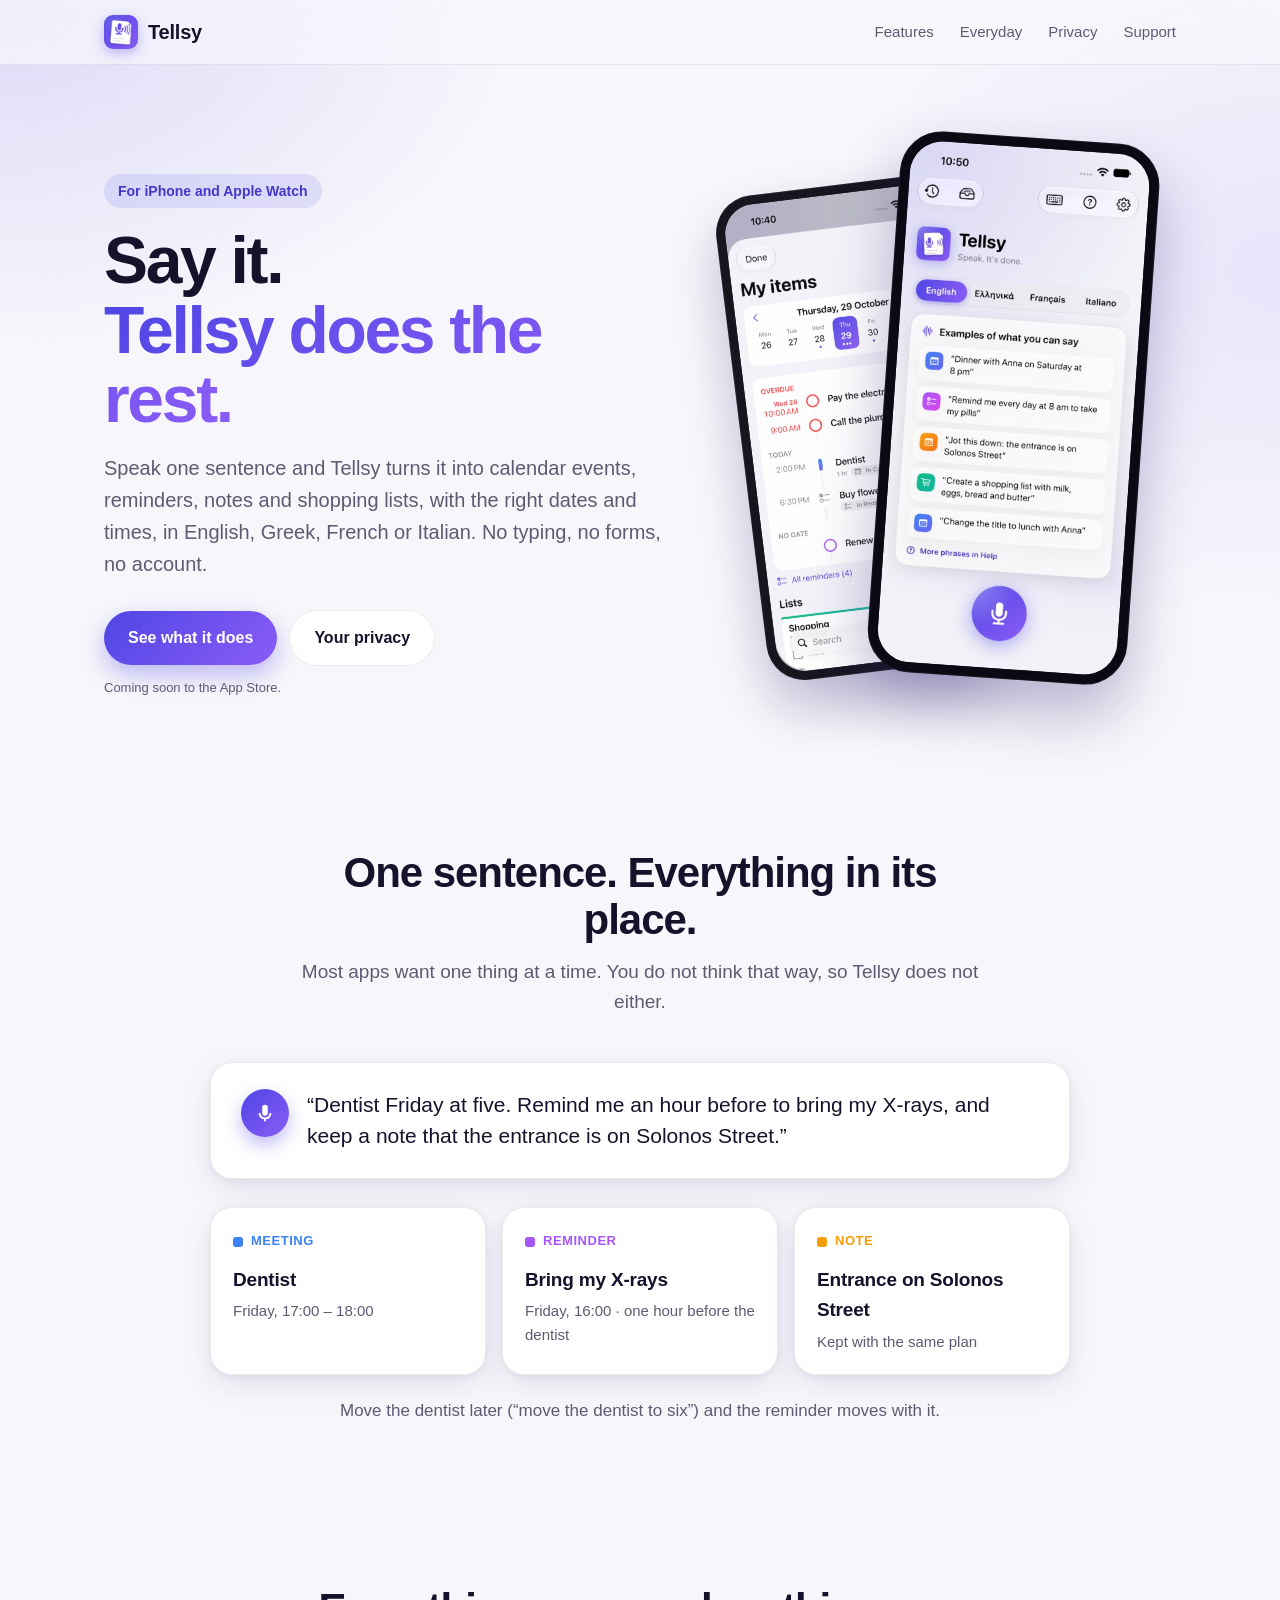
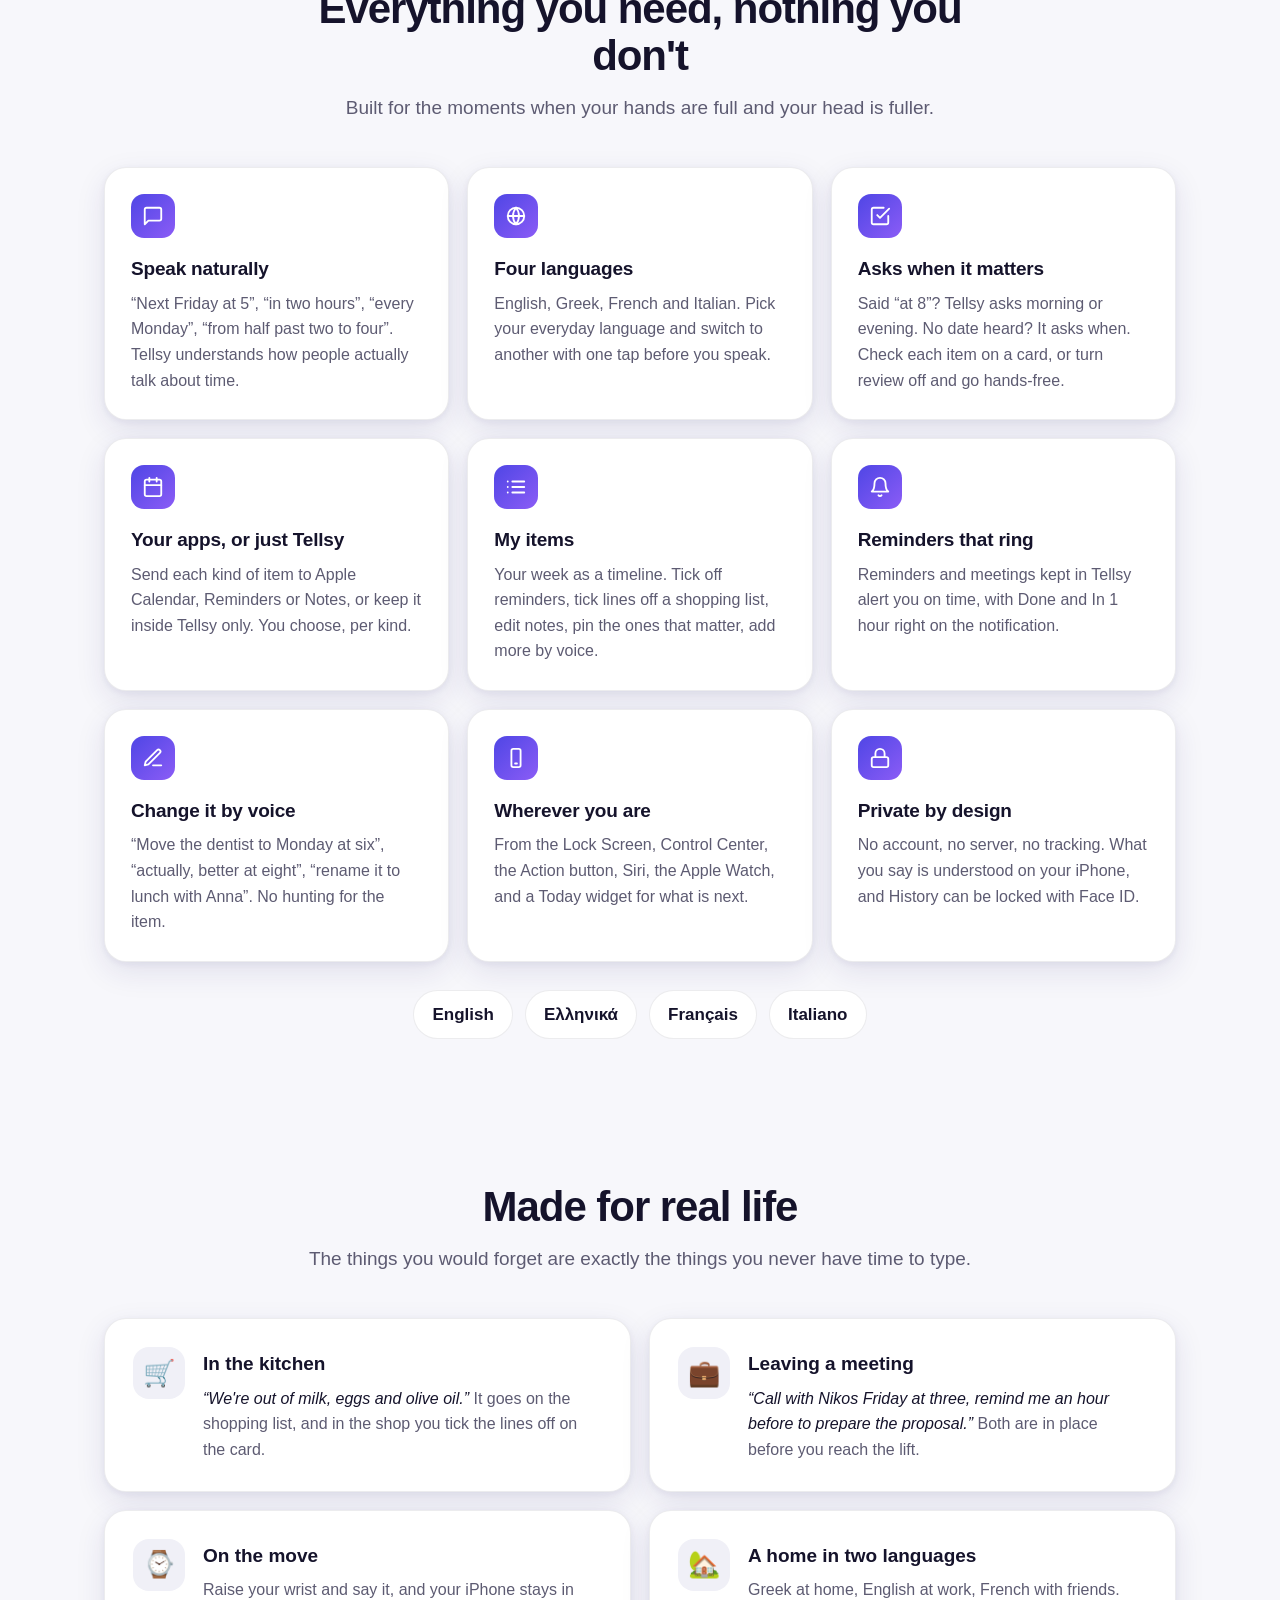
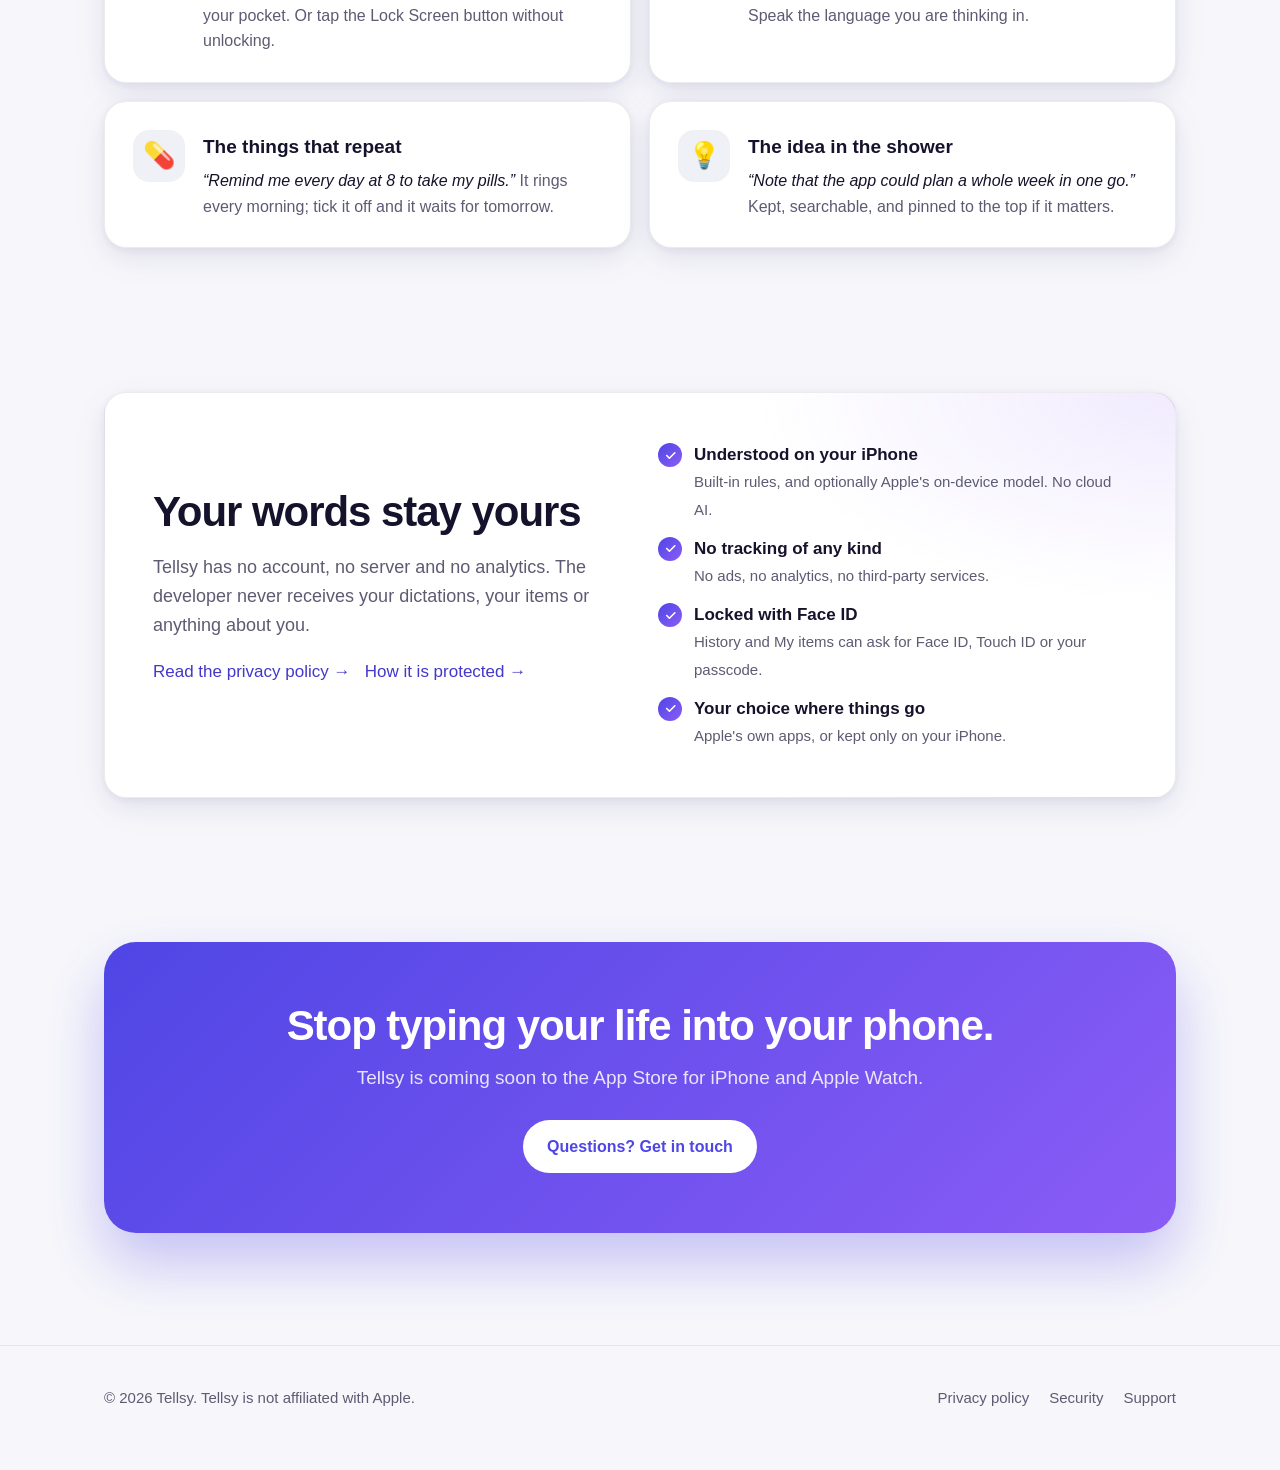
==== index.html @ e6275d34 "Publish the tellsy.app website Co-Authored-By: Claude Fable 5.2 <noreply@anthropic.com>" ====
<!doctype html>
<html lang="en">
<head>
  <meta charset="utf-8">
  <meta name="viewport" content="width=device-width, initial-scale=1">
  <title>Tellsy – Say it. It's done.</title>
  <meta name="description" content="Tellsy turns one spoken sentence into calendar events, reminders, notes and shopping lists on your iPhone. In English, Greek, French and Italian. Private by design: no account, no server, no tracking.">
  <meta name="theme-color" content="#4f46e5">
  <meta property="og:title" content="Tellsy – Say it. It's done.">
  <meta property="og:description" content="One sentence becomes your events, reminders, notes and lists. Private, on your iPhone.">
  <meta property="og:image" content="https://tellsy.app/assets/icon-512.png">
  <link rel="icon" type="image/png" href="/assets/favicon.png">
  <link rel="apple-touch-icon" href="/assets/apple-touch-icon.png">
  <link rel="stylesheet" href="/assets/style.css">
</head>
<body>

<header class="site-header">
  <div class="wrap">
    <a class="brand" href="/"><img src="/assets/apple-touch-icon.png" alt="">Tellsy</a>
    <nav class="nav" aria-label="Main">
      <a href="#features" class="hide-small">Features</a>
      <a href="#everyday" class="hide-small">Everyday</a>
      <a href="/privacy/">Privacy</a>
      <a href="/support/">Support</a>
    </nav>
  </div>
</header>

<main>

  <section class="hero">
    <div class="wrap">
      <div>
        <span class="eyebrow">For iPhone and Apple Watch</span>
        <h1>Say it.<br><span class="gradient-text">Tellsy does the rest.</span></h1>
        <p class="lead">Speak one sentence and Tellsy turns it into calendar events, reminders, notes and shopping lists, with the right dates and times, in English, Greek, French or Italian. No typing, no forms, no account.</p>
        <div class="cta">
          <a class="button" href="#features">See what it does</a>
          <a class="button secondary" href="/privacy/">Your privacy</a>
        </div>
        <span class="soon">Coming soon to the App Store.</span>
      </div>
      <div class="phones" aria-hidden="true">
        <div class="phone back"><img src="/assets/screens/my-items.jpg" alt="" width="640" height="1391" loading="lazy"></div>
        <div class="phone front"><img src="/assets/screens/home.jpg" alt="" width="640" height="1391"></div>
      </div>
    </div>
  </section>

  <section id="how">
    <div class="wrap">
      <div class="section-head">
        <h2>One sentence. Everything in its place.</h2>
        <p>Most apps want one thing at a time. You do not think that way, so Tellsy does not either.</p>
      </div>
      <div class="sentence card">
        <div class="mic"><svg viewBox="0 0 24 24" aria-hidden="true"><path d="M12 15a3 3 0 0 0 3-3V6a3 3 0 1 0-6 0v6a3 3 0 0 0 3 3Zm5-3a5 5 0 0 1-10 0H5a7 7 0 0 0 6 6.9V21h2v-2.1a7 7 0 0 0 6-6.9h-2Z"/></svg></div>
        <div>“Dentist Friday at five. Remind me an hour before to bring my X-rays, and keep a note that the entrance is on Solonos Street.”</div>
      </div>
      <div class="results">
        <div class="result card meeting">
          <span class="tag"><i></i>Meeting</span>
          <h3>Dentist</h3>
          <p>Friday, 17:00 – 18:00</p>
        </div>
        <div class="result card reminder">
          <span class="tag"><i></i>Reminder</span>
          <h3>Bring my X-rays</h3>
          <p>Friday, 16:00 · one hour before the dentist</p>
        </div>
        <div class="result card note">
          <span class="tag"><i></i>Note</span>
          <h3>Entrance on Solonos Street</h3>
          <p>Kept with the same plan</p>
        </div>
      </div>
      <p style="text-align:center;color:var(--muted);margin-top:22px">Move the dentist later (“move the dentist to six”) and the reminder moves with it.</p>
    </div>
  </section>

  <section id="features">
    <div class="wrap">
      <div class="section-head">
        <h2>Everything you need, nothing you don't</h2>
        <p>Built for the moments when your hands are full and your head is fuller.</p>
      </div>
      <div class="features">
        <div class="feature card">
          <div class="icon"><svg viewBox="0 0 24 24"><path d="M21 15a2 2 0 0 1-2 2H7l-4 4V5a2 2 0 0 1 2-2h14a2 2 0 0 1 2 2z"/></svg></div>
          <h3>Speak naturally</h3>
          <p>“Next Friday at 5”, “in two hours”, “every Monday”, “from half past two to four”. Tellsy understands how people actually talk about time.</p>
        </div>
        <div class="feature card">
          <div class="icon"><svg viewBox="0 0 24 24"><circle cx="12" cy="12" r="9"/><path d="M3 12h18M12 3a14 14 0 0 1 0 18M12 3a14 14 0 0 0 0 18"/></svg></div>
          <h3>Four languages</h3>
          <p>English, Greek, French and Italian. Pick your everyday language and switch to another with one tap before you speak.</p>
        </div>
        <div class="feature card">
          <div class="icon"><svg viewBox="0 0 24 24"><path d="M9 11l3 3L22 4"/><path d="M21 12v7a2 2 0 0 1-2 2H5a2 2 0 0 1-2-2V5a2 2 0 0 1 2-2h11"/></svg></div>
          <h3>Asks when it matters</h3>
          <p>Said “at 8”? Tellsy asks morning or evening. No date heard? It asks when. Check each item on a card, or turn review off and go hands-free.</p>
        </div>
        <div class="feature card">
          <div class="icon"><svg viewBox="0 0 24 24"><rect x="3" y="4" width="18" height="18" rx="2"/><path d="M16 2v4M8 2v4M3 10h18"/></svg></div>
          <h3>Your apps, or just Tellsy</h3>
          <p>Send each kind of item to Apple Calendar, Reminders or Notes, or keep it inside Tellsy only. You choose, per kind.</p>
        </div>
        <div class="feature card">
          <div class="icon"><svg viewBox="0 0 24 24"><path d="M8 6h13M8 12h13M8 18h13M3 6h.01M3 12h.01M3 18h.01"/></svg></div>
          <h3>My items</h3>
          <p>Your week as a timeline. Tick off reminders, tick lines off a shopping list, edit notes, pin the ones that matter, add more by voice.</p>
        </div>
        <div class="feature card">
          <div class="icon"><svg viewBox="0 0 24 24"><path d="M18 8a6 6 0 0 0-12 0c0 7-3 9-3 9h18s-3-2-3-9"/><path d="M13.7 21a2 2 0 0 1-3.4 0"/></svg></div>
          <h3>Reminders that ring</h3>
          <p>Reminders and meetings kept in Tellsy alert you on time, with Done and In 1 hour right on the notification.</p>
        </div>
        <div class="feature card">
          <div class="icon"><svg viewBox="0 0 24 24"><path d="M12 20h9"/><path d="M16.5 3.5a2.1 2.1 0 0 1 3 3L7 19l-4 1 1-4z"/></svg></div>
          <h3>Change it by voice</h3>
          <p>“Move the dentist to Monday at six”, “actually, better at eight”, “rename it to lunch with Anna”. No hunting for the item.</p>
        </div>
        <div class="feature card">
          <div class="icon"><svg viewBox="0 0 24 24"><rect x="7" y="2" width="10" height="20" rx="2"/><path d="M11 18h2"/></svg></div>
          <h3>Wherever you are</h3>
          <p>From the Lock Screen, Control Center, the Action button, Siri, the Apple Watch, and a Today widget for what is next.</p>
        </div>
        <div class="feature card">
          <div class="icon"><svg viewBox="0 0 24 24"><rect x="3" y="11" width="18" height="11" rx="2"/><path d="M7 11V7a5 5 0 0 1 10 0v4"/></svg></div>
          <h3>Private by design</h3>
          <p>No account, no server, no tracking. What you say is understood on your iPhone, and History can be locked with Face ID.</p>
        </div>
      </div>
      <div class="languages" aria-label="Languages">
        <span>English</span><span>Ελληνικά</span><span>Français</span><span>Italiano</span>
      </div>
    </div>
  </section>

  <section id="everyday">
    <div class="wrap">
      <div class="section-head">
        <h2>Made for real life</h2>
        <p>The things you would forget are exactly the things you never have time to type.</p>
      </div>
      <div class="moments">
        <div class="moment card">
          <div class="emoji" aria-hidden="true">🛒</div>
          <div>
            <h3>In the kitchen</h3>
            <p><q>We're out of milk, eggs and olive oil.</q> It goes on the shopping list, and in the shop you tick the lines off on the card.</p>
          </div>
        </div>
        <div class="moment card">
          <div class="emoji" aria-hidden="true">💼</div>
          <div>
            <h3>Leaving a meeting</h3>
            <p><q>Call with Nikos Friday at three, remind me an hour before to prepare the proposal.</q> Both are in place before you reach the lift.</p>
          </div>
        </div>
        <div class="moment card">
          <div class="emoji" aria-hidden="true">⌚</div>
          <div>
            <h3>On the move</h3>
            <p>Raise your wrist and say it, and your iPhone stays in your pocket. Or tap the Lock Screen button without unlocking.</p>
          </div>
        </div>
        <div class="moment card">
          <div class="emoji" aria-hidden="true">🏡</div>
          <div>
            <h3>A home in two languages</h3>
            <p>Greek at home, English at work, French with friends. Speak the language you are thinking in.</p>
          </div>
        </div>
        <div class="moment card">
          <div class="emoji" aria-hidden="true">💊</div>
          <div>
            <h3>The things that repeat</h3>
            <p><q>Remind me every day at 8 to take my pills.</q> It rings every morning; tick it off and it waits for tomorrow.</p>
          </div>
        </div>
        <div class="moment card">
          <div class="emoji" aria-hidden="true">💡</div>
          <div>
            <h3>The idea in the shower</h3>
            <p><q>Note that the app could plan a whole week in one go.</q> Kept, searchable, and pinned to the top if it matters.</p>
          </div>
        </div>
      </div>
    </div>
  </section>

  <section id="privacy">
    <div class="wrap">
      <div class="privacy-band card">
        <div>
          <h2>Your words stay yours</h2>
          <p style="color:var(--muted);font-size:18px">Tellsy has no account, no server and no analytics. The developer never receives your dictations, your items or anything about you.</p>
          <p><a href="/privacy/">Read the privacy policy →</a> &nbsp; <a href="/security/">How it is protected →</a></p>
        </div>
        <ul>
          <li><span class="check"><svg viewBox="0 0 24 24"><path d="M5 12l5 5L20 7"/></svg></span><div><b>Understood on your iPhone</b><span>Built-in rules, and optionally Apple's on-device model. No cloud AI.</span></div></li>
          <li><span class="check"><svg viewBox="0 0 24 24"><path d="M5 12l5 5L20 7"/></svg></span><div><b>No tracking of any kind</b><span>No ads, no analytics, no third-party services.</span></div></li>
          <li><span class="check"><svg viewBox="0 0 24 24"><path d="M5 12l5 5L20 7"/></svg></span><div><b>Locked with Face ID</b><span>History and My items can ask for Face ID, Touch ID or your passcode.</span></div></li>
          <li><span class="check"><svg viewBox="0 0 24 24"><path d="M5 12l5 5L20 7"/></svg></span><div><b>Your choice where things go</b><span>Apple's own apps, or kept only on your iPhone.</span></div></li>
        </ul>
      </div>
    </div>
  </section>

  <section>
    <div class="wrap">
      <div class="closing">
        <h2>Stop typing your life into your phone.</h2>
        <p>Tellsy is coming soon to the App Store for iPhone and Apple Watch.</p>
        <a class="button" href="/support/">Questions? Get in touch</a>
      </div>
    </div>
  </section>

</main>

<footer class="site-footer">
  <div class="wrap">
    <span>© 2026 Tellsy. Tellsy is not affiliated with Apple.</span>
    <nav aria-label="Footer">
      <a href="/privacy/">Privacy policy</a>
      <a href="/security/">Security</a>
      <a href="/support/">Support</a>
    </nav>
  </div>
</footer>

</body>
</html>
---- assets/style.css ----
/* Tellsy website. Plain CSS, no external fonts, scripts or trackers. */

:root {
  --indigo: #4f46e5;
  --violet: #8b5cf6;
  --gradient: linear-gradient(135deg, var(--indigo), var(--violet));
  --meeting: #3b82f6;
  --reminder: #a855f7;
  --note: #f59e0b;
  --list: #10b981;

  --bg: #f7f7fb;
  --surface: #ffffff;
  --surface-2: #f0f0f7;
  --text: #15132b;
  --muted: #5d5b72;
  --border: rgba(21, 19, 43, 0.08);
  --accent-text: #4338ca;
  --glow-1: rgba(79, 70, 229, 0.16);
  --glow-2: rgba(139, 92, 246, 0.12);
  --shadow: 0 10px 30px rgba(36, 28, 110, 0.10), 0 2px 6px rgba(36, 28, 110, 0.06);

  --radius: 22px;
  --wrap: 1120px;
  color-scheme: light dark;
}

@media (prefers-color-scheme: dark) {
  :root {
    --bg: #0d0c18;
    --surface: #17152a;
    --surface-2: #201d38;
    --text: #f2f1fb;
    --muted: #a7a5bd;
    --border: rgba(255, 255, 255, 0.08);
    --accent-text: #a5b4fc;
    --glow-1: rgba(79, 70, 229, 0.30);
    --glow-2: rgba(139, 92, 246, 0.20);
    --shadow: 0 10px 30px rgba(0, 0, 0, 0.45);
  }
}

* { box-sizing: border-box; }

html { scroll-behavior: smooth; }

body {
  margin: 0;
  font-family: -apple-system, BlinkMacSystemFont, "SF Pro Text", "Segoe UI", Roboto, "Helvetica Neue", Arial, sans-serif;
  font-size: 17px;
  line-height: 1.6;
  color: var(--text);
  background:
    radial-gradient(900px 600px at 0% 0%, var(--glow-1), transparent 60%),
    radial-gradient(800px 600px at 100% 30%, var(--glow-2), transparent 60%),
    var(--bg);
  background-attachment: fixed;
  -webkit-font-smoothing: antialiased;
}

img { max-width: 100%; height: auto; display: block; }

a { color: var(--accent-text); text-decoration: none; }
a:hover { text-decoration: underline; }

.wrap { max-width: var(--wrap); margin: 0 auto; padding: 0 24px; }

/* ---------- Header ---------- */

.site-header {
  position: sticky;
  top: 0;
  z-index: 10;
  backdrop-filter: saturate(180%) blur(18px);
  -webkit-backdrop-filter: saturate(180%) blur(18px);
  background: color-mix(in srgb, var(--bg) 72%, transparent);
  border-bottom: 1px solid var(--border);
}

.site-header .wrap {
  display: flex;
  align-items: center;
  justify-content: space-between;
  height: 64px;
}

.brand {
  display: flex;
  align-items: center;
  gap: 10px;
  font-weight: 700;
  font-size: 20px;
  letter-spacing: -0.01em;
  color: var(--text);
}
.brand:hover { text-decoration: none; }
.brand img { width: 34px; height: 34px; border-radius: 9px; box-shadow: 0 4px 12px rgba(79, 70, 229, 0.35); }

.nav { display: flex; gap: 26px; align-items: center; }
.nav a { color: var(--muted); font-size: 15px; font-weight: 500; }
.nav a:hover, .nav a[aria-current="page"] { color: var(--text); text-decoration: none; }

@media (max-width: 720px) {
  .nav .hide-small { display: none; }
  .nav { gap: 16px; }
}

/* ---------- Buttons ---------- */

.button {
  display: inline-flex;
  align-items: center;
  gap: 10px;
  padding: 14px 24px;
  border-radius: 999px;
  font-weight: 600;
  font-size: 16px;
  color: #fff;
  background: var(--gradient);
  box-shadow: 0 10px 24px rgba(79, 70, 229, 0.35);
  border: 0;
}
.button:hover { text-decoration: none; filter: brightness(1.06); }

.button.secondary {
  color: var(--text);
  background: var(--surface);
  box-shadow: none;
  border: 1px solid var(--border);
}

.soon {
  display: inline-block;
  font-size: 13px;
  color: var(--muted);
  margin-top: 12px;
}

/* ---------- Hero ---------- */

/* The tilted phones lean outwards; clip them here so they never widen the page. */
.hero { padding: 72px 0 40px; overflow: hidden; }

.hero .wrap {
  display: grid;
  grid-template-columns: 1.1fr 0.9fr;
  gap: 48px;
  align-items: center;
}

.eyebrow {
  display: inline-flex;
  align-items: center;
  gap: 8px;
  padding: 6px 14px;
  border-radius: 999px;
  font-size: 14px;
  font-weight: 600;
  color: var(--accent-text);
  background: color-mix(in srgb, var(--indigo) 12%, transparent);
}

h1 {
  font-size: clamp(40px, 6vw, 66px);
  line-height: 1.05;
  letter-spacing: -0.035em;
  margin: 18px 0 18px;
}

.gradient-text {
  background: var(--gradient);
  -webkit-background-clip: text;
  background-clip: text;
  color: transparent;
}

.lead { font-size: 20px; color: var(--muted); max-width: 34em; margin: 0 0 30px; }

.cta { display: flex; flex-wrap: wrap; gap: 12px; align-items: center; }

.phones { position: relative; display: flex; justify-content: center; min-height: 600px; }

.phone {
  width: 260px;
  border-radius: 42px;
  padding: 10px;
  background: #0b0a14;
  box-shadow: 0 30px 60px rgba(36, 28, 110, 0.30), 0 0 0 1px rgba(255, 255, 255, 0.06) inset;
}
.phone img { border-radius: 33px; }
.phone.back { position: absolute; transform: translateX(-34%) rotate(-7deg) scale(0.9); opacity: 0.95; top: 20px; }
.phone.front { position: absolute; transform: translateX(26%) rotate(4deg); top: 0; }

@media (max-width: 900px) {
  .hero .wrap { grid-template-columns: 1fr; }
  .phones { min-height: 500px; }
}

@media (max-width: 520px) {
  .hero { padding-top: 44px; }
  .phones { min-height: 420px; }
  .phone { width: 190px; border-radius: 32px; padding: 7px; }
  .phone img { border-radius: 26px; }
  .phone.back { transform: translateX(-30%) rotate(-7deg) scale(0.9); }
  .phone.front { transform: translateX(24%) rotate(4deg); }
}

/* ---------- Sections ---------- */

section { padding: 72px 0; }

.section-head { max-width: 680px; margin: 0 auto 44px; text-align: center; }

h2 {
  font-size: clamp(30px, 4vw, 42px);
  line-height: 1.12;
  letter-spacing: -0.025em;
  margin: 0 0 14px;
}

.section-head p { color: var(--muted); font-size: 19px; margin: 0; }

.card {
  background: var(--surface);
  border: 1px solid var(--border);
  border-radius: var(--radius);
  box-shadow: var(--shadow);
}

/* One sentence, several items */

.sentence {
  max-width: 860px;
  margin: 0 auto 28px;
  padding: 26px 30px;
  font-size: 21px;
  line-height: 1.5;
  display: flex;
  gap: 18px;
  align-items: flex-start;
}

.mic {
  flex: none;
  width: 48px;
  height: 48px;
  border-radius: 50%;
  background: var(--gradient);
  display: grid;
  place-items: center;
  box-shadow: 0 8px 18px rgba(79, 70, 229, 0.35);
}
.mic svg { width: 22px; height: 22px; fill: #fff; }

.results {
  max-width: 860px;
  margin: 0 auto;
  display: grid;
  grid-template-columns: repeat(3, 1fr);
  gap: 16px;
}

.result { padding: 20px 22px; }
.result .tag {
  display: inline-flex;
  align-items: center;
  gap: 8px;
  font-size: 13px;
  font-weight: 700;
  text-transform: uppercase;
  letter-spacing: 0.04em;
}
.result .tag i { width: 10px; height: 10px; border-radius: 3px; display: inline-block; }
.result h3 { margin: 10px 0 4px; font-size: 19px; letter-spacing: -0.01em; }
.result p { margin: 0; color: var(--muted); font-size: 15px; }

.meeting .tag { color: var(--meeting); } .meeting .tag i { background: var(--meeting); }
.reminder .tag { color: var(--reminder); } .reminder .tag i { background: var(--reminder); }
.note .tag { color: var(--note); } .note .tag i { background: var(--note); }
.list .tag { color: var(--list); } .list .tag i { background: var(--list); }

@media (max-width: 760px) {
  .results { grid-template-columns: 1fr; }
  .sentence { font-size: 18px; padding: 20px; }
}

/* Feature grid */

.features {
  display: grid;
  grid-template-columns: repeat(3, 1fr);
  gap: 18px;
}

.feature { padding: 26px; }
.feature .icon {
  width: 44px;
  height: 44px;
  border-radius: 13px;
  display: grid;
  place-items: center;
  margin-bottom: 16px;
  color: #fff;
  background: var(--gradient);
}
.feature .icon svg { width: 22px; height: 22px; stroke: currentColor; fill: none; stroke-width: 2; stroke-linecap: round; stroke-linejoin: round; }
.feature h3 { margin: 0 0 6px; font-size: 19px; letter-spacing: -0.01em; }
.feature p { margin: 0; color: var(--muted); font-size: 16px; }

@media (max-width: 900px) { .features { grid-template-columns: 1fr 1fr; } }
@media (max-width: 600px) { .features { grid-template-columns: 1fr; } }

/* Everyday life */

.moments {
  display: grid;
  grid-template-columns: repeat(2, 1fr);
  gap: 18px;
}
.moment { padding: 28px; display: flex; gap: 18px; }
.moment .emoji {
  flex: none;
  width: 52px;
  height: 52px;
  border-radius: 16px;
  display: grid;
  place-items: center;
  font-size: 26px;
  background: var(--surface-2);
}
.moment h3 { margin: 2px 0 6px; font-size: 19px; }
.moment p { margin: 0; color: var(--muted); font-size: 16px; }
.moment q { color: var(--text); font-style: italic; }

@media (max-width: 760px) { .moments { grid-template-columns: 1fr; } }

/* Privacy band */

.privacy-band {
  padding: 48px;
  display: grid;
  grid-template-columns: 1fr 1fr;
  gap: 36px;
  align-items: center;
  background:
    radial-gradient(600px 300px at 100% 0%, var(--glow-2), transparent 70%),
    var(--surface);
}
.privacy-band ul { list-style: none; padding: 0; margin: 0; display: grid; gap: 12px; }
.privacy-band li { display: flex; gap: 12px; align-items: flex-start; }
.privacy-band li b { display: block; }
.privacy-band li span { color: var(--muted); font-size: 15px; }
.check {
  flex: none;
  width: 24px;
  height: 24px;
  border-radius: 50%;
  background: var(--gradient);
  display: grid;
  place-items: center;
  margin-top: 2px;
}
.check svg { width: 13px; height: 13px; stroke: #fff; fill: none; stroke-width: 3; stroke-linecap: round; stroke-linejoin: round; }

@media (max-width: 860px) { .privacy-band { grid-template-columns: 1fr; padding: 30px; } }

/* Languages strip */

.languages { display: flex; flex-wrap: wrap; justify-content: center; gap: 12px; margin-top: 28px; }
.languages span {
  padding: 10px 18px;
  border-radius: 999px;
  background: var(--surface);
  border: 1px solid var(--border);
  font-weight: 600;
}

/* Closing call to action */

.closing {
  text-align: center;
  padding: 60px 30px;
  color: #fff;
  background: var(--gradient);
  border-radius: 32px;
  box-shadow: 0 30px 60px rgba(79, 70, 229, 0.30);
}
.closing h2 { color: #fff; }
.closing p { color: rgba(255, 255, 255, 0.85); font-size: 19px; margin: 0 0 26px; }
.closing .button { background: #fff; color: var(--indigo); box-shadow: none; }

/* ---------- Document pages (privacy, security, support) ---------- */

.doc { padding: 56px 0 72px; }
.doc .wrap { max-width: 780px; }
.doc header { margin-bottom: 36px; }
.doc h1 { font-size: clamp(36px, 5vw, 52px); margin: 14px 0 10px; }
.doc .meta { color: var(--muted); font-size: 15px; }
.doc h2 { font-size: 26px; margin: 44px 0 12px; }
.doc h3 { font-size: 19px; margin: 26px 0 8px; }
.doc p, .doc li { color: var(--text); }
.doc ul { padding-left: 1.2em; }
.doc li { margin: 6px 0; }
.doc .summary { padding: 24px 28px; margin-bottom: 8px; }
.doc .summary p:first-child { margin-top: 0; }
.doc .summary p:last-child { margin-bottom: 0; }
.doc .note-box {
  padding: 16px 20px;
  border-radius: 14px;
  background: color-mix(in srgb, var(--indigo) 9%, transparent);
  border: 1px solid color-mix(in srgb, var(--indigo) 22%, transparent);
  font-size: 16px;
}
.doc table { width: 100%; border-collapse: collapse; font-size: 16px; margin: 12px 0; }
.doc th, .doc td { text-align: left; padding: 10px 12px; border-bottom: 1px solid var(--border); vertical-align: top; }
.doc th { color: var(--muted); font-weight: 600; font-size: 14px; text-transform: uppercase; letter-spacing: 0.04em; }

/* On a phone each row of a table becomes a small card: three columns do not fit. */
@media (max-width: 600px) {
  .doc table, .doc tbody, .doc tr, .doc td { display: block; width: 100%; }
  .doc tr:first-child { display: none; }
  .doc tr { padding: 14px 0; border-bottom: 1px solid var(--border); }
  .doc td { border: 0; padding: 2px 0; }
  .doc td:first-child { font-weight: 700; }
  .doc td:nth-child(2) { color: var(--muted); font-size: 15px; }
}

.faq details { padding: 18px 22px; margin: 12px 0; }
.faq summary { cursor: pointer; font-weight: 600; font-size: 18px; }
.faq details p { margin: 12px 0 0; color: var(--muted); }

/* ---------- Footer ---------- */

.site-footer { padding: 40px 0 60px; color: var(--muted); font-size: 15px; border-top: 1px solid var(--border); margin-top: 40px; }
.site-footer .wrap { display: flex; flex-wrap: wrap; gap: 18px; justify-content: space-between; align-items: center; }
.site-footer nav { display: flex; flex-wrap: wrap; gap: 20px; }
.site-footer a { color: var(--muted); }
.site-footer a:hover { color: var(--text); }
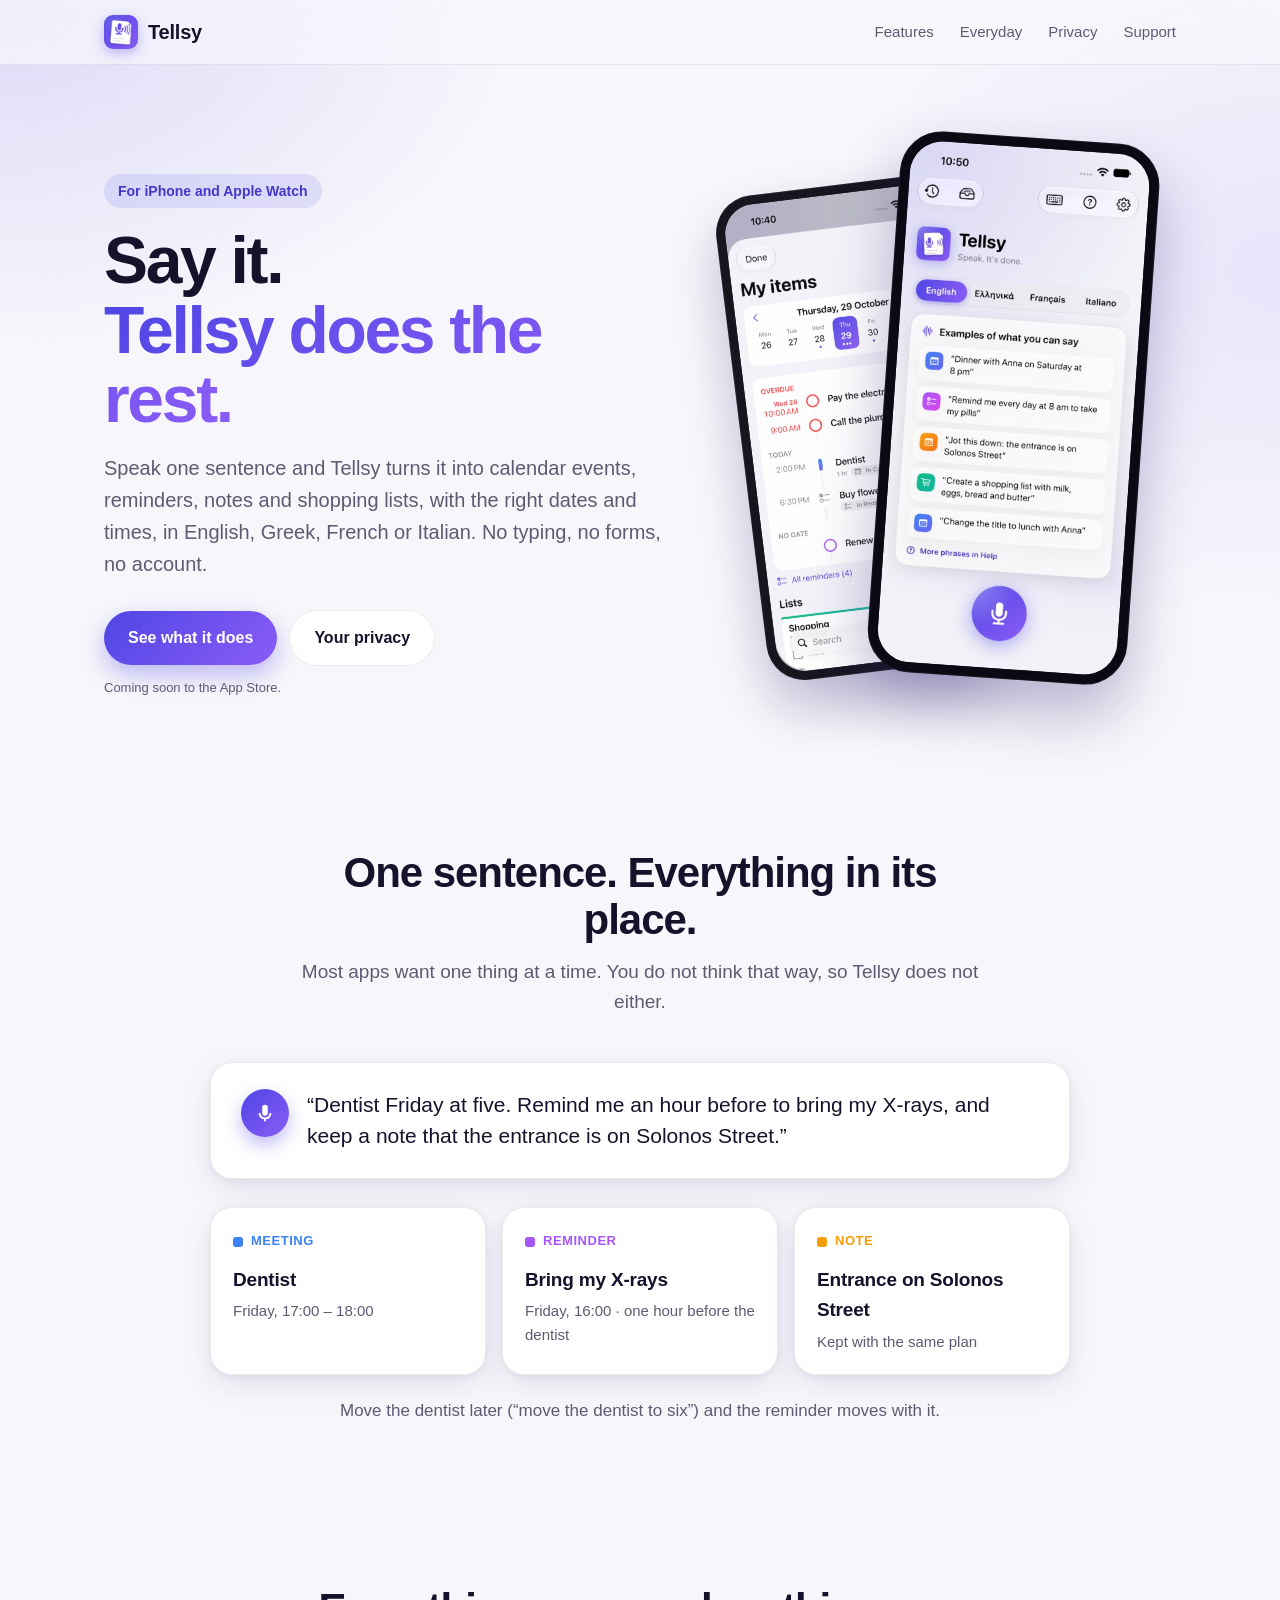
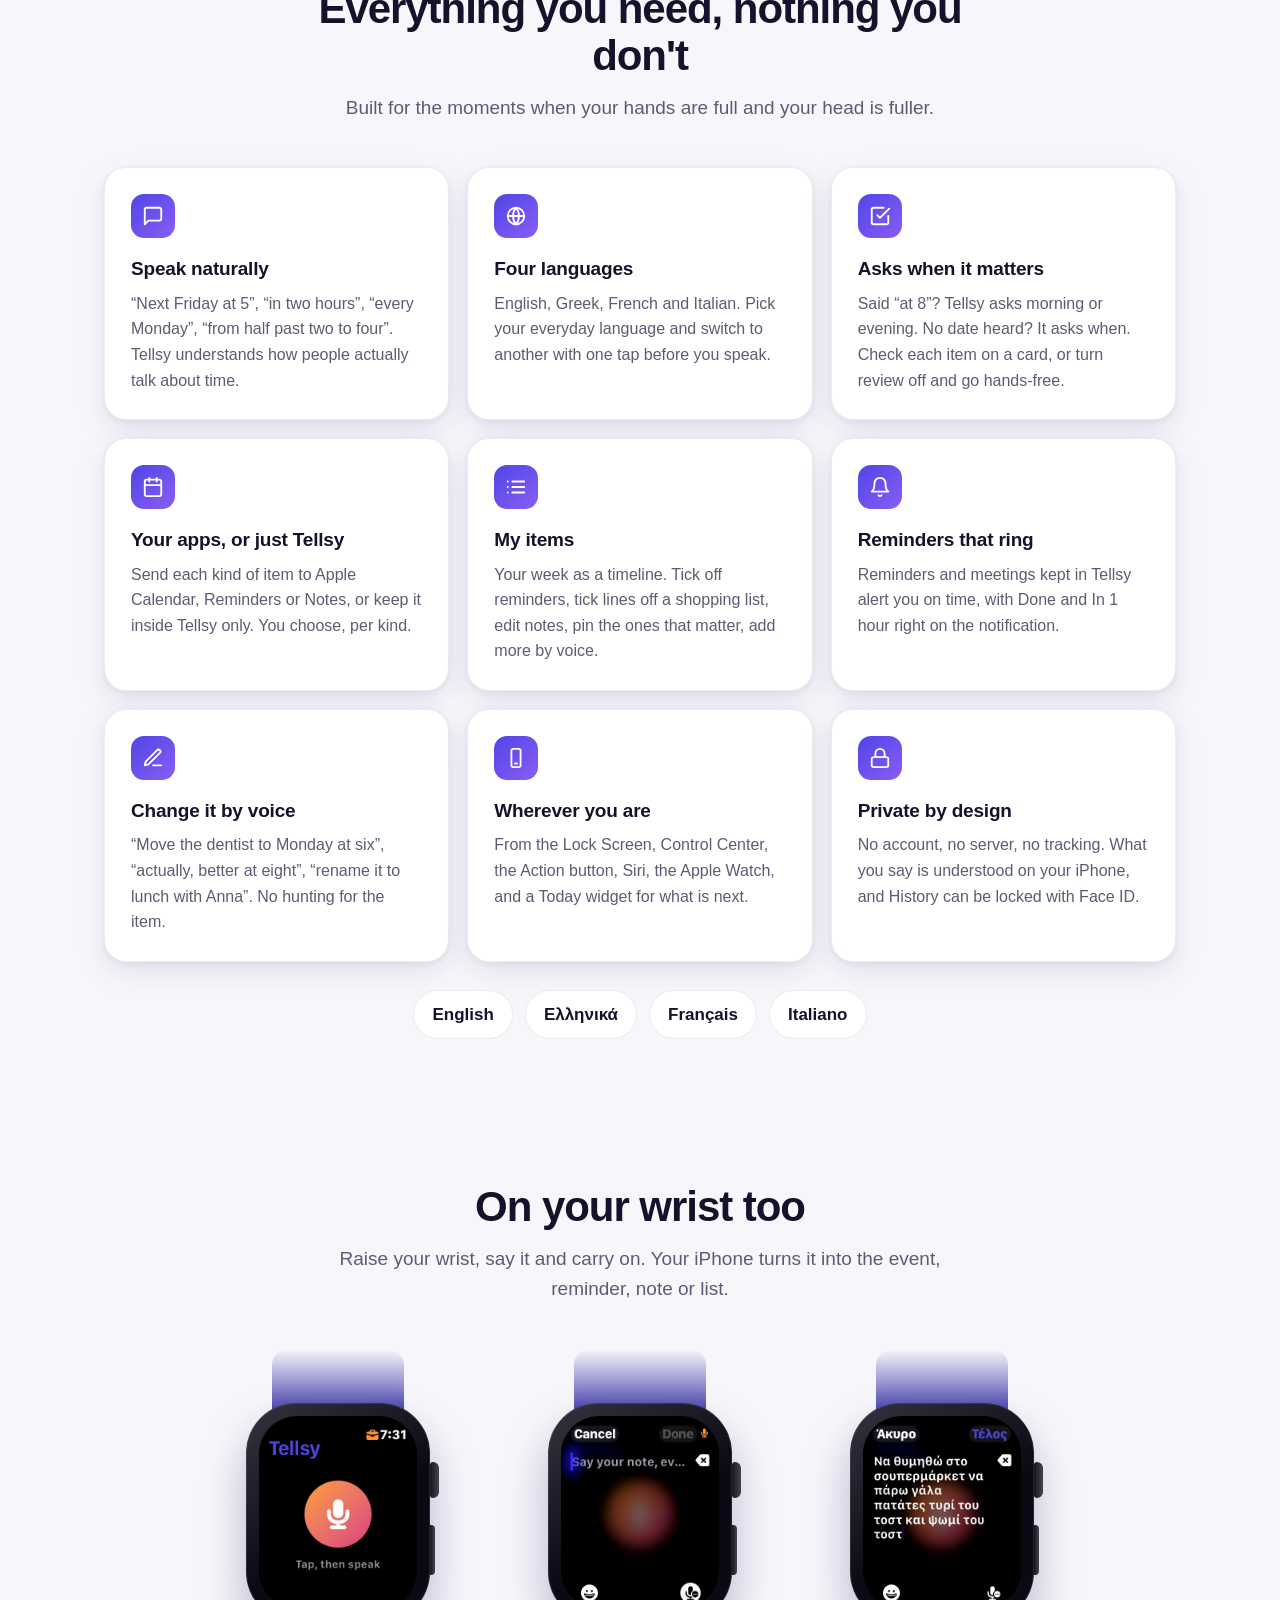
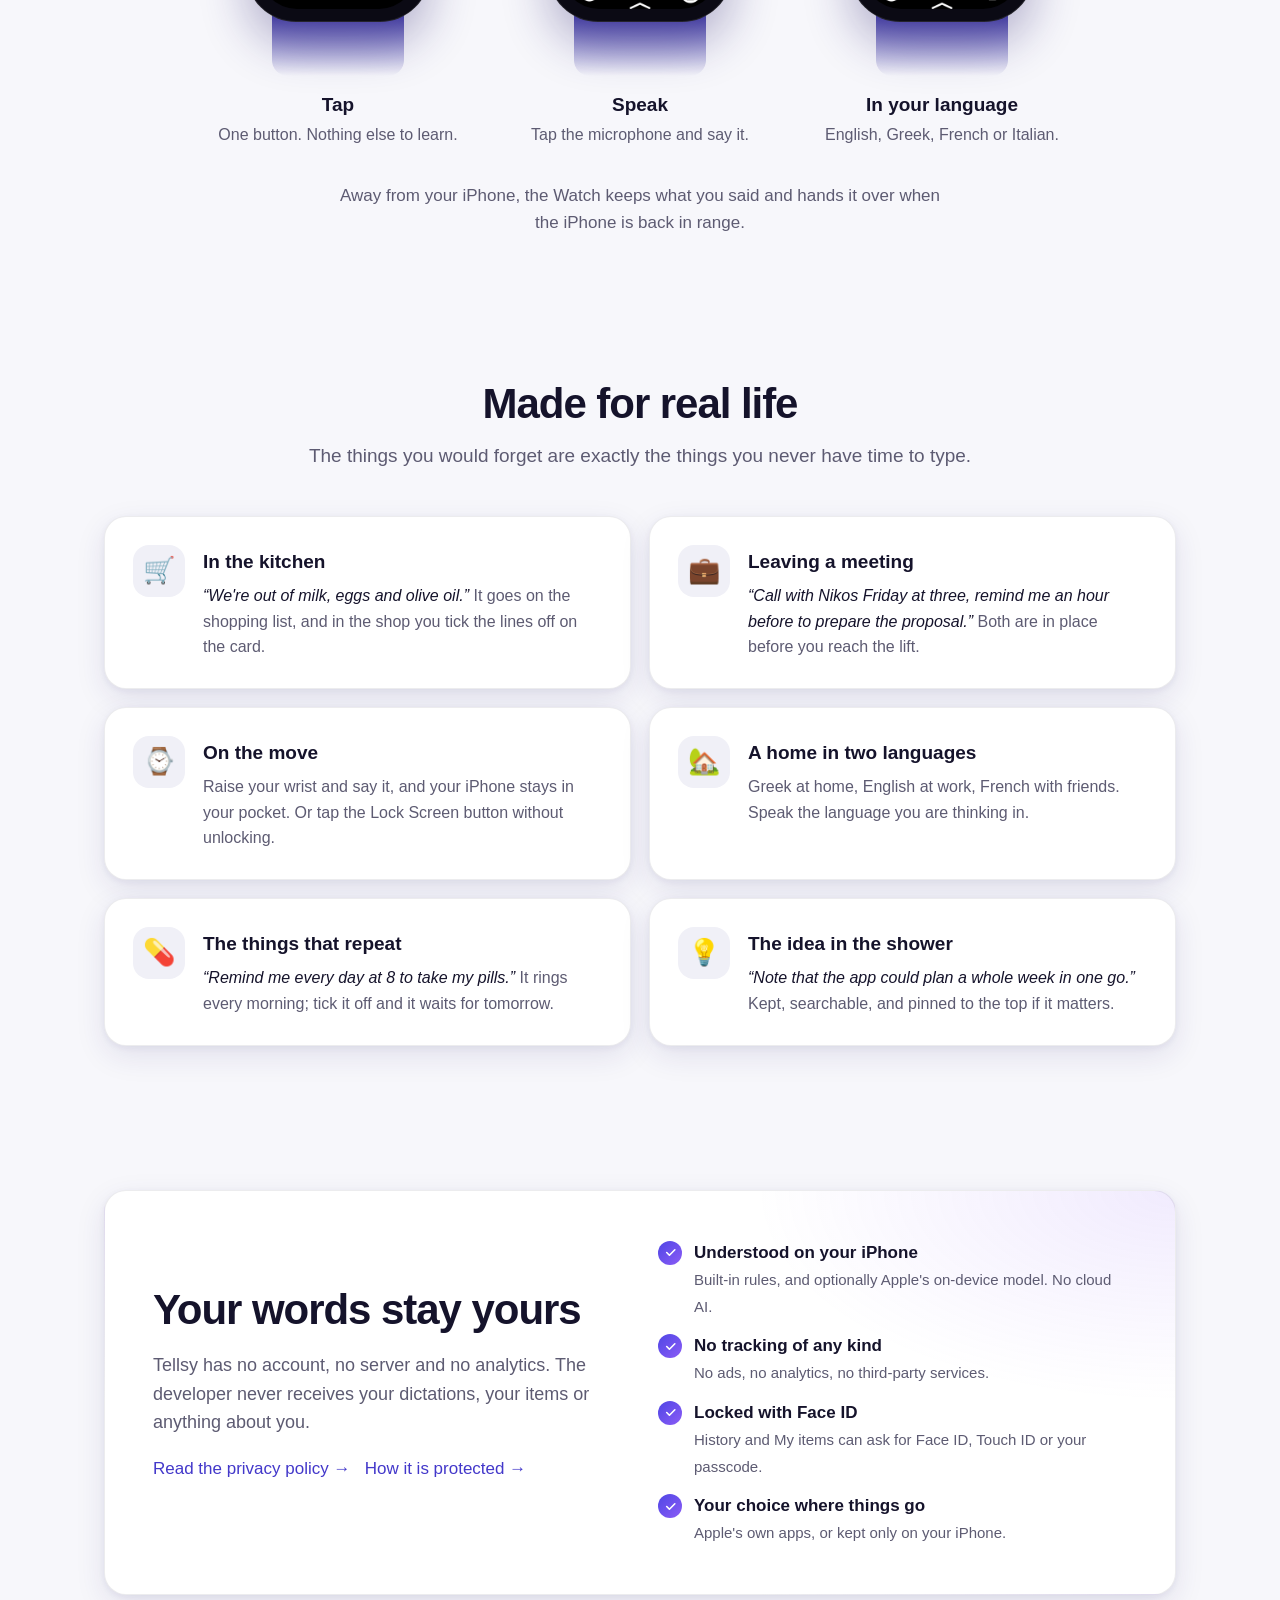
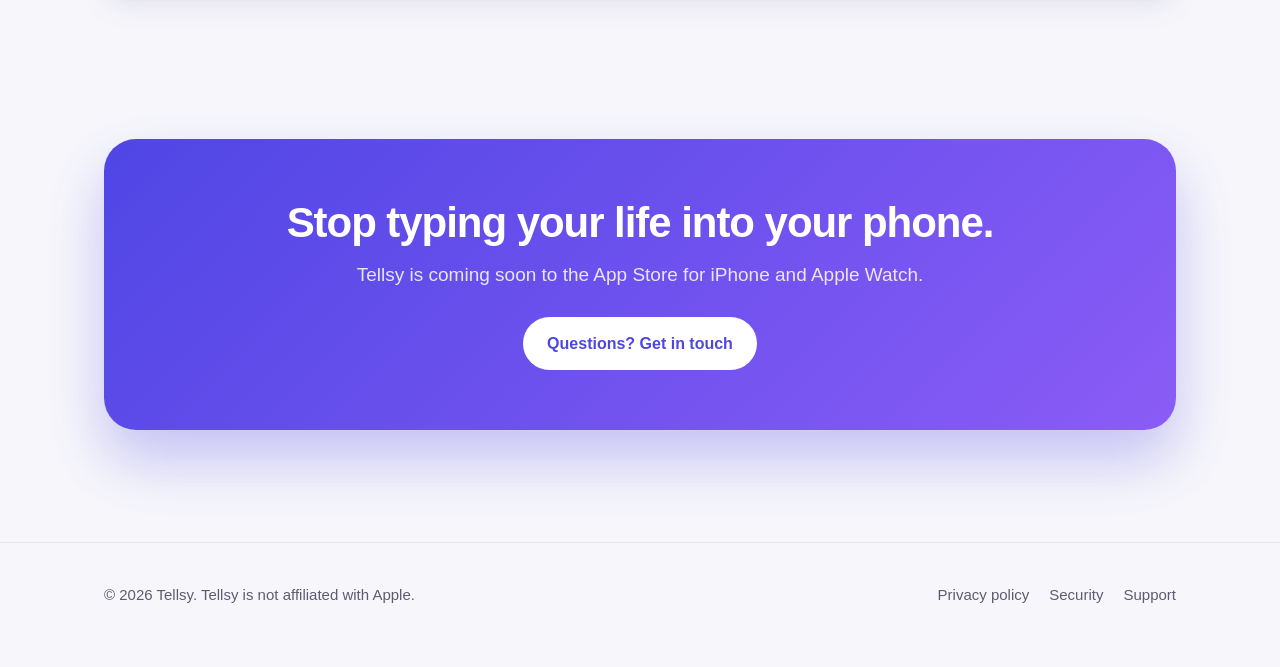
==== commit 9ab74134: "Show Tellsy on Apple Watch on the home page" ====
--- a/index.html
+++ b/index.html
@@ -4,8 +4,10 @@
   <meta charset="utf-8">
   <meta name="viewport" content="width=device-width, initial-scale=1">
   <title>Tellsy – Say it. It's done.</title>
+  <link rel="canonical" href="https://tellsy.app/">
   <meta name="description" content="Tellsy turns one spoken sentence into calendar events, reminders, notes and shopping lists on your iPhone. In English, Greek, French and Italian. Private by design: no account, no server, no tracking.">
   <meta name="theme-color" content="#4f46e5">
+  <meta name="google-site-verification" content="_fXacWFFZCDyI2z_xOs1dXFgGIV4Jx7lQmusDZpRhsM" />
   <meta property="og:title" content="Tellsy – Say it. It's done.">
   <meta property="og:description" content="One sentence becomes your events, reminders, notes and lists. Private, on your iPhone.">
   <meta property="og:image" content="https://tellsy.app/assets/icon-512.png">
@@ -138,6 +140,30 @@
     </div>
   </section>
 
+  <section id="watch">
+    <div class="wrap">
+      <div class="section-head">
+        <h2>On your wrist too</h2>
+        <p>Raise your wrist, say it and carry on. Your iPhone turns it into the event, reminder, note or list.</p>
+      </div>
+      <div class="watches">
+        <figure class="watch-item">
+          <div class="watch-strap"><div class="watch"><img src="/assets/screens/watch-home.jpg" alt="Tellsy on Apple Watch: one microphone button" width="396" height="484" loading="lazy"></div></div>
+          <figcaption><b>Tap</b>One button. Nothing else to learn.</figcaption>
+        </figure>
+        <figure class="watch-item">
+          <div class="watch-strap"><div class="watch"><img src="/assets/screens/watch-speak.jpg" alt="The Apple Watch dictation screen, ready to listen" width="396" height="484" loading="lazy"></div></div>
+          <figcaption><b>Speak</b>Tap the microphone and say it.</figcaption>
+        </figure>
+        <figure class="watch-item">
+          <div class="watch-strap"><div class="watch"><img src="/assets/screens/watch-greek.jpg" alt="A shopping reminder dictated in Greek on Apple Watch" width="396" height="484" loading="lazy"></div></div>
+          <figcaption><b>In your language</b>English, Greek, French or Italian.</figcaption>
+        </figure>
+      </div>
+      <p class="watch-note">Away from your iPhone, the Watch keeps what you said and hands it over when the iPhone is back in range.</p>
+    </div>
+  </section>
+
   <section id="everyday">
     <div class="wrap">
       <div class="section-head">
--- a/assets/style.css
+++ b/assets/style.css
@@ -309,6 +309,38 @@
 
 @media (max-width: 900px) { .features { grid-template-columns: 1fr 1fr; } }
 @media (max-width: 600px) { .features { grid-template-columns: 1fr; } }
+
+/* Apple Watch */
+
+.watches { display: flex; flex-wrap: wrap; justify-content: center; gap: 28px 12px; }
+.watch-item { margin: 0; width: 290px; text-align: center; }
+.watch-strap { position: relative; width: 184px; margin: 0 auto; padding: 54px 0; }
+.watch-strap::before,
+.watch-strap::after {
+  content: "";
+  position: absolute;
+  left: 26px;
+  right: 26px;
+  height: 66px;
+}
+.watch-strap::before { top: 0; border-radius: 16px 16px 0 0; background: linear-gradient(to top, #3d37a8, rgba(61, 55, 168, 0)); }
+.watch-strap::after { bottom: 0; border-radius: 0 0 16px 16px; background: linear-gradient(to bottom, #3d37a8, rgba(61, 55, 168, 0)); }
+.watch {
+  position: relative;
+  z-index: 1;
+  padding: 13px;
+  border-radius: 50px;
+  background: linear-gradient(145deg, #34333f, #0b0a14 55%);
+  box-shadow: 0 24px 46px rgba(36, 28, 110, 0.30), 0 0 0 1px rgba(255, 255, 255, 0.10) inset;
+}
+.watch::before,
+.watch::after { content: ""; position: absolute; background: linear-gradient(90deg, #17161f, #44434f); }
+.watch::before { right: -9px; top: 27%; width: 9px; height: 36px; border-radius: 3px 6px 6px 3px; }
+.watch::after { right: -5px; top: 56%; width: 5px; height: 50px; border-radius: 0 4px 4px 0; }
+.watch img { border-radius: 38px; background: #000; }
+.watch-item figcaption { margin-top: 14px; color: var(--muted); font-size: 16px; }
+.watch-item figcaption b { display: block; color: var(--text); font-size: 19px; margin-bottom: 2px; }
+.watch-note { text-align: center; color: var(--muted); margin: 34px auto 0; max-width: 36em; }
 
 /* Everyday life */
 
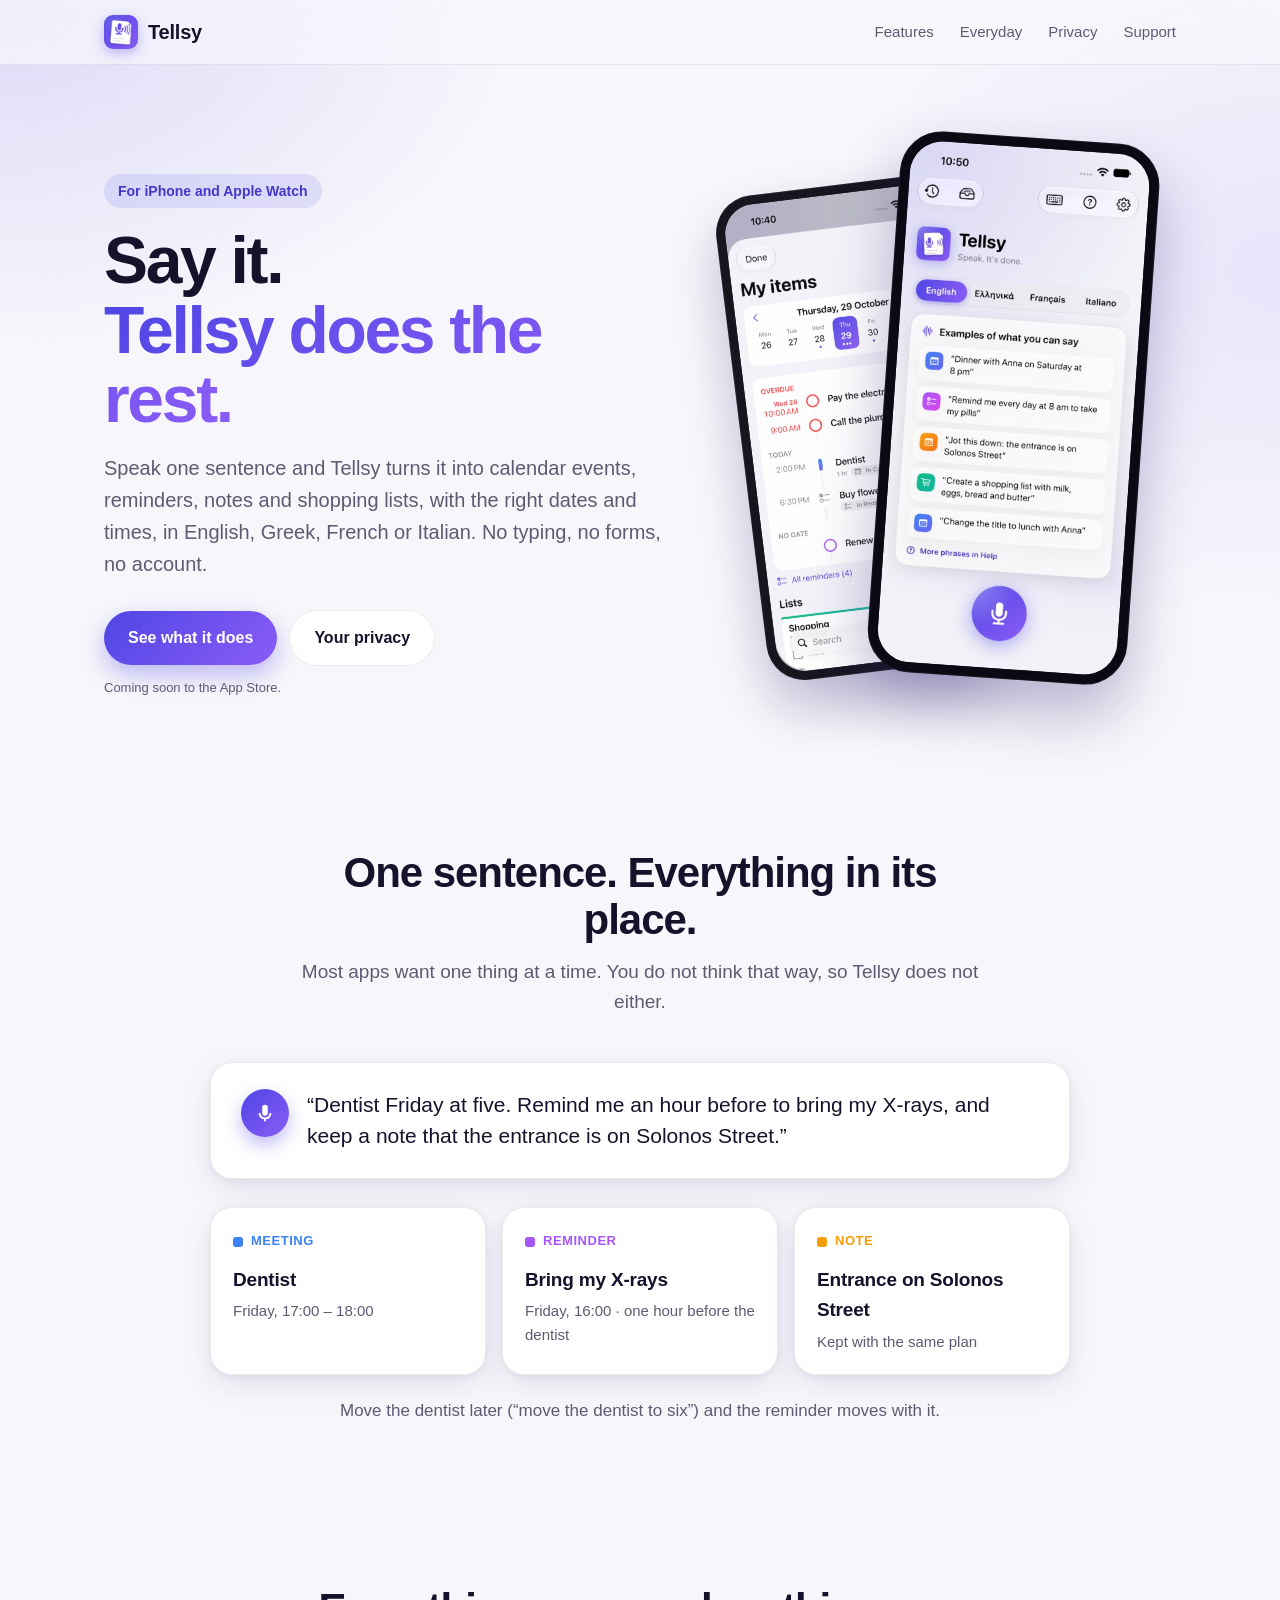
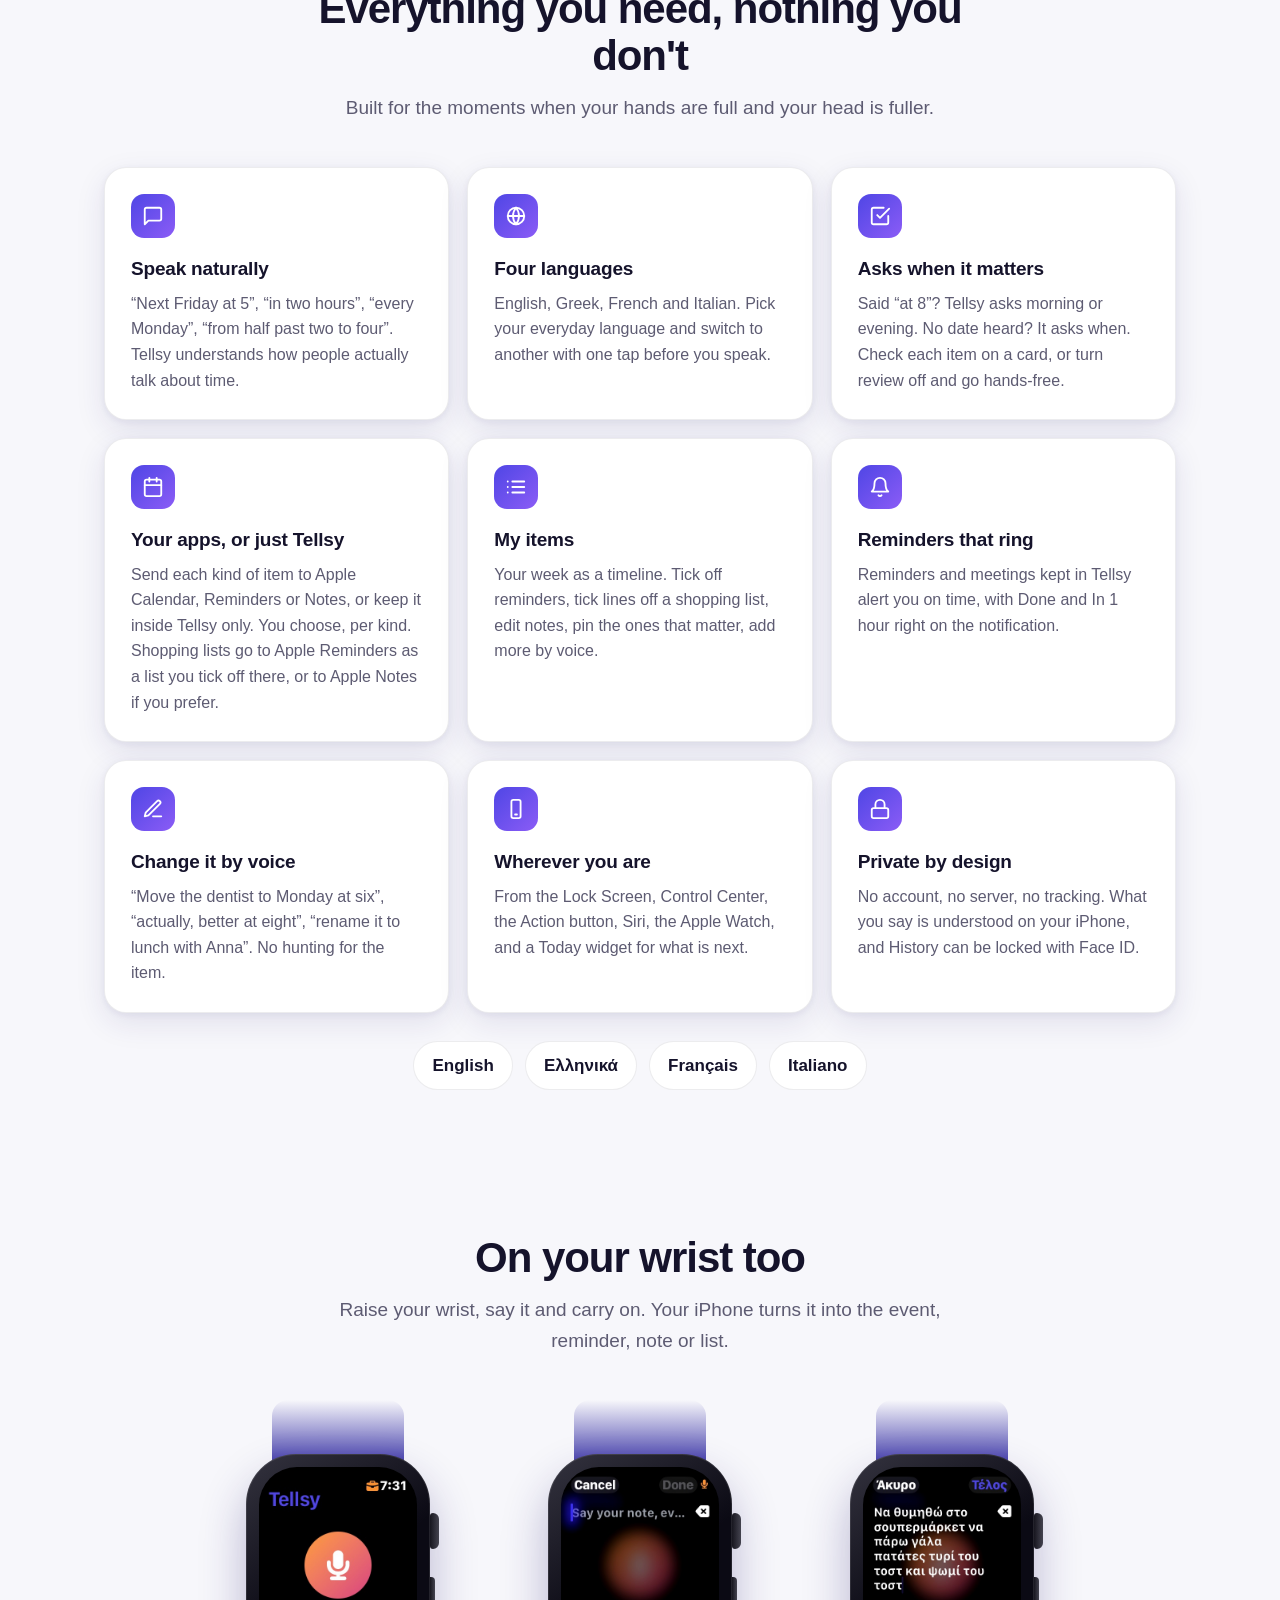
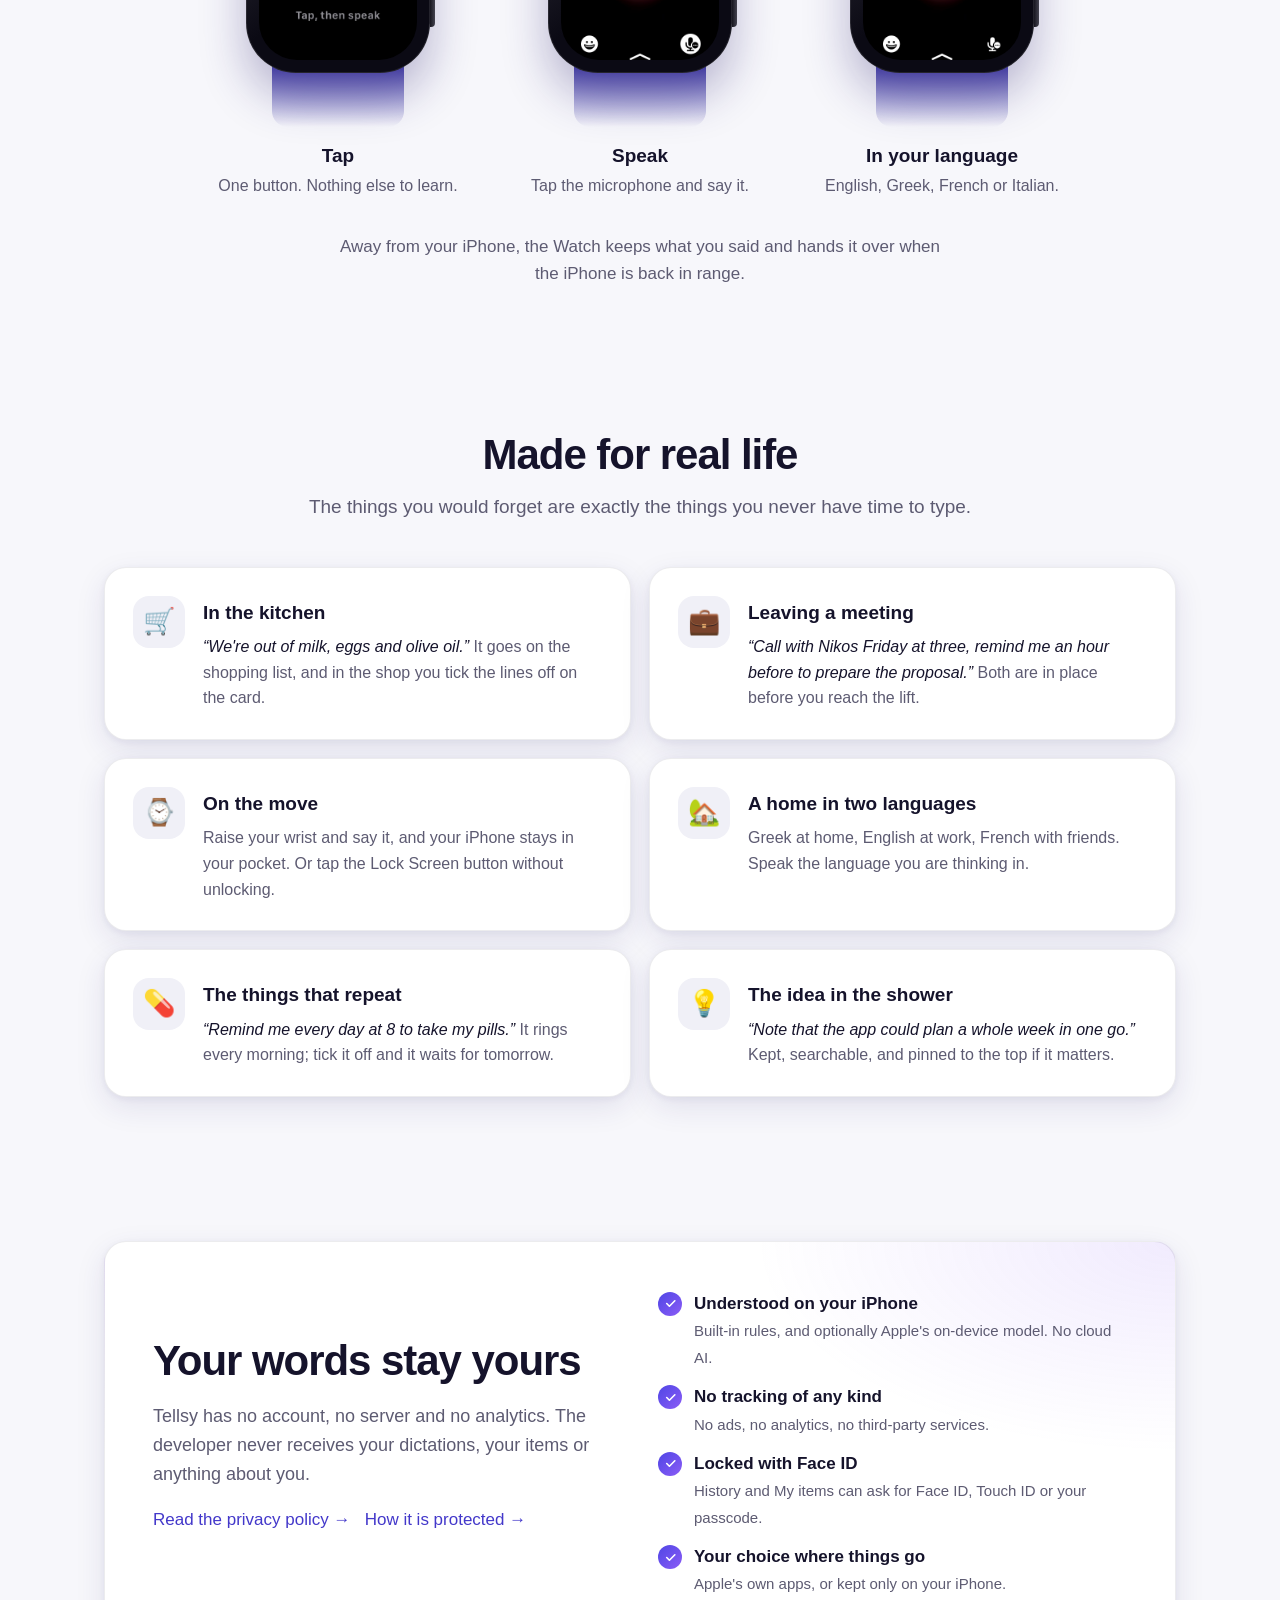
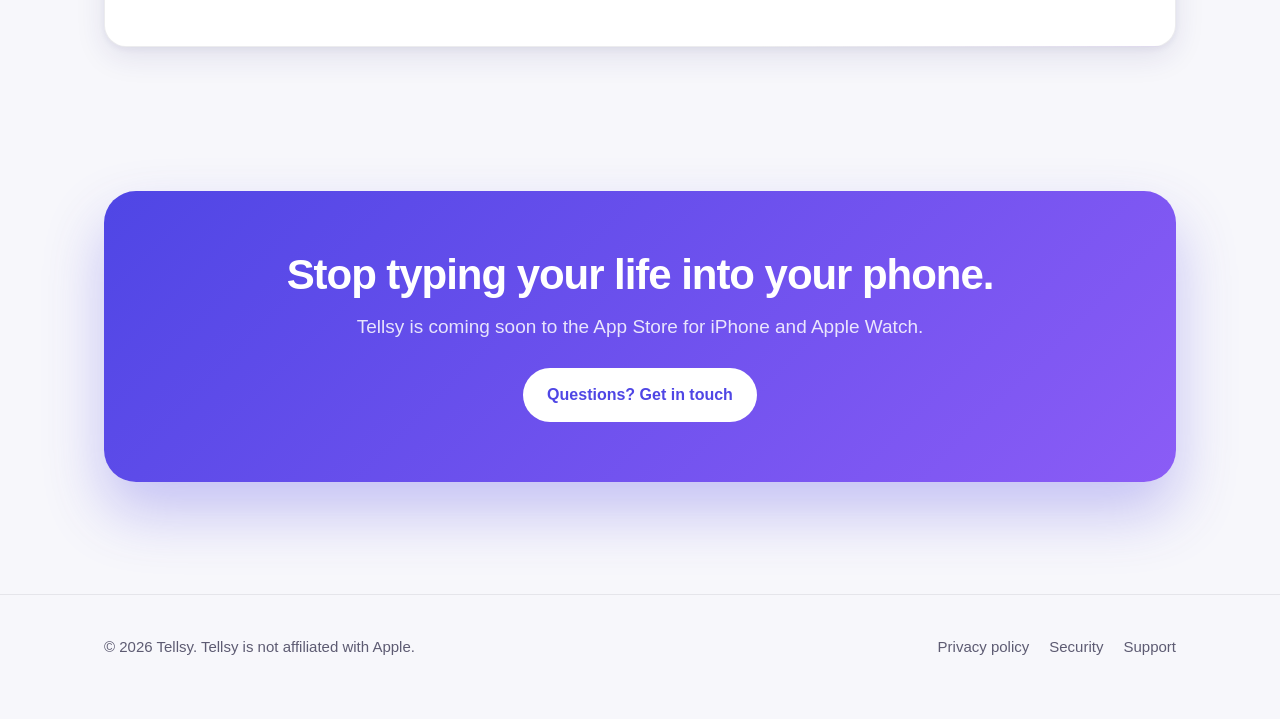
==== commit 7daff26b: "Say that shopping lists go to Apple Reminders" ====
--- a/index.html
+++ b/index.html
@@ -106,7 +106,7 @@
         <div class="feature card">
           <div class="icon"><svg viewBox="0 0 24 24"><rect x="3" y="4" width="18" height="18" rx="2"/><path d="M16 2v4M8 2v4M3 10h18"/></svg></div>
           <h3>Your apps, or just Tellsy</h3>
-          <p>Send each kind of item to Apple Calendar, Reminders or Notes, or keep it inside Tellsy only. You choose, per kind.</p>
+          <p>Send each kind of item to Apple Calendar, Reminders or Notes, or keep it inside Tellsy only. You choose, per kind. Shopping lists go to Apple Reminders as a list you tick off there, or to Apple Notes if you prefer.</p>
         </div>
         <div class="feature card">
           <div class="icon"><svg viewBox="0 0 24 24"><path d="M8 6h13M8 12h13M8 18h13M3 6h.01M3 12h.01M3 18h.01"/></svg></div>
--- a/assets/style.css
+++ b/assets/style.css
@@ -460,6 +460,8 @@
 .faq details { padding: 18px 22px; margin: 12px 0; }
 .faq summary { cursor: pointer; font-weight: 600; font-size: 18px; }
 .faq details p { margin: 12px 0 0; color: var(--muted); }
+.faq details ol { margin: 10px 0 0; padding-left: 1.3em; }
+.faq details li { color: var(--muted); }
 
 /* ---------- Footer ---------- */
 
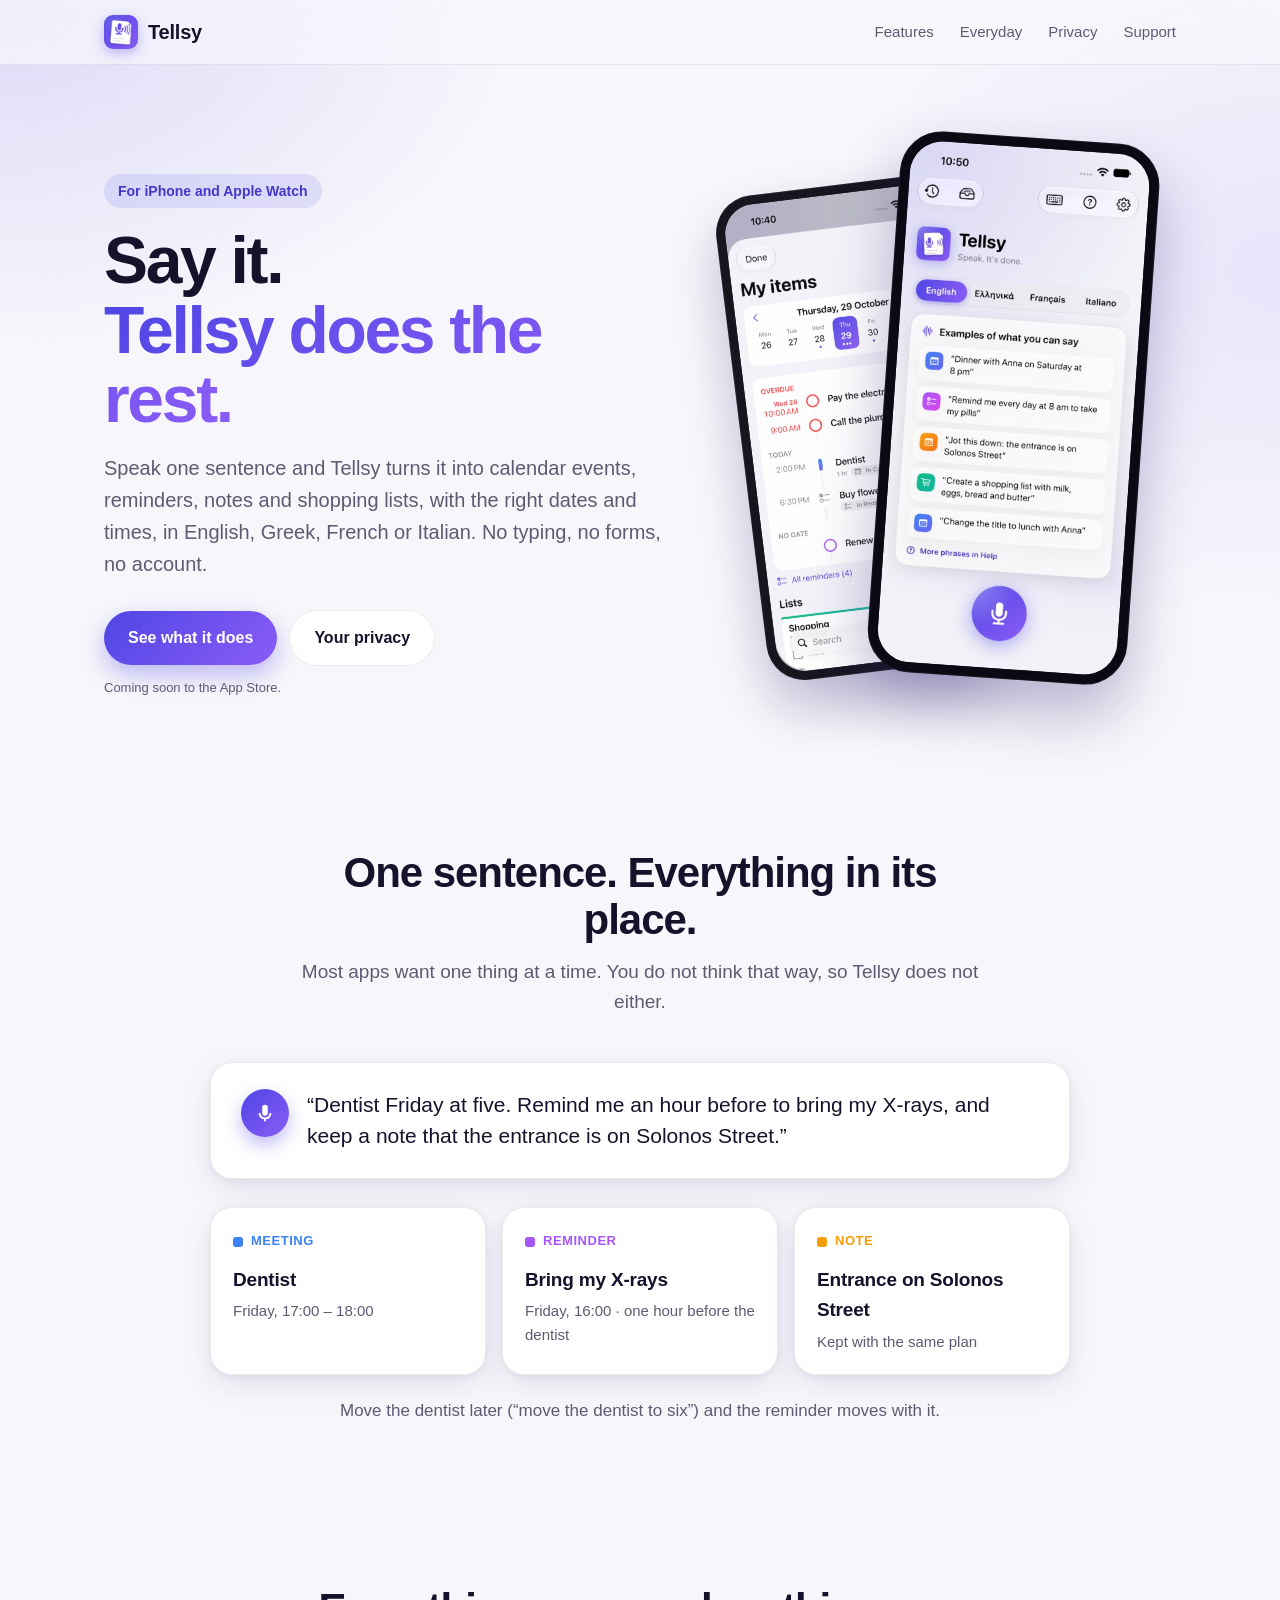
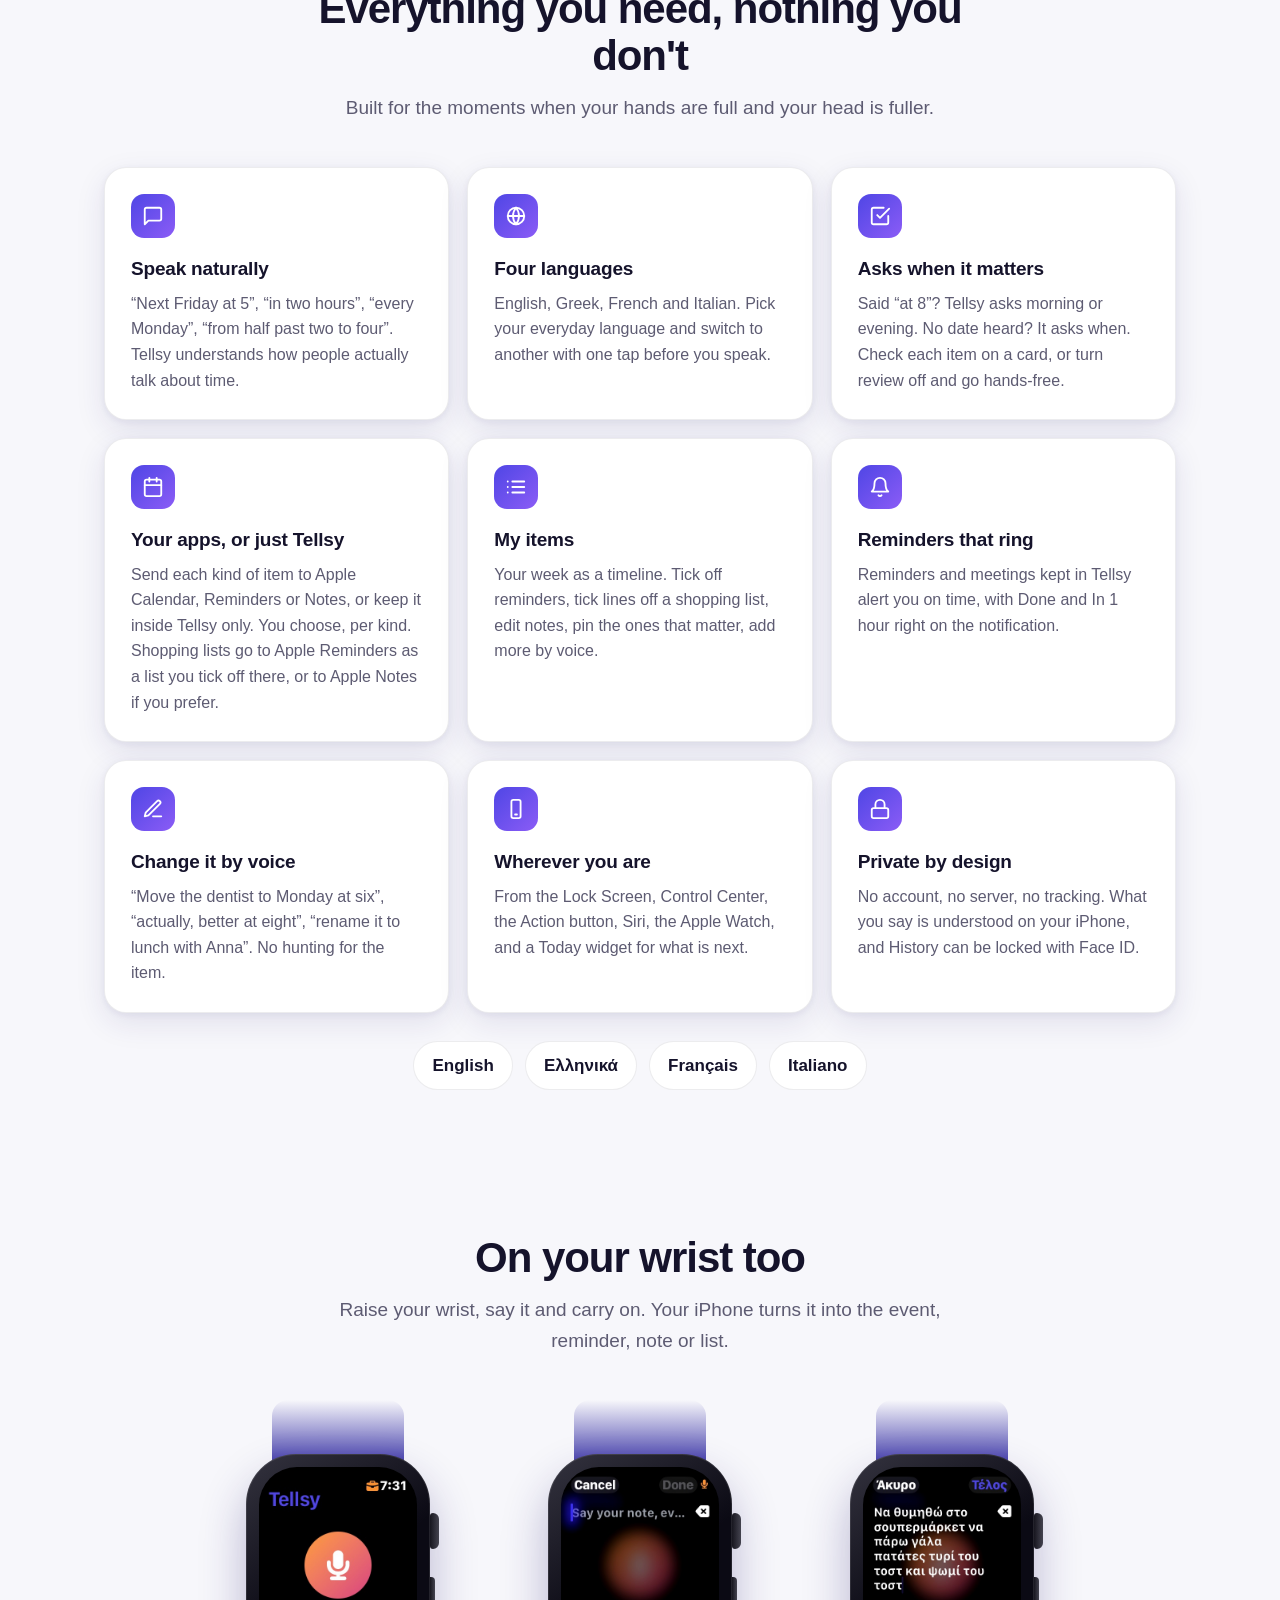
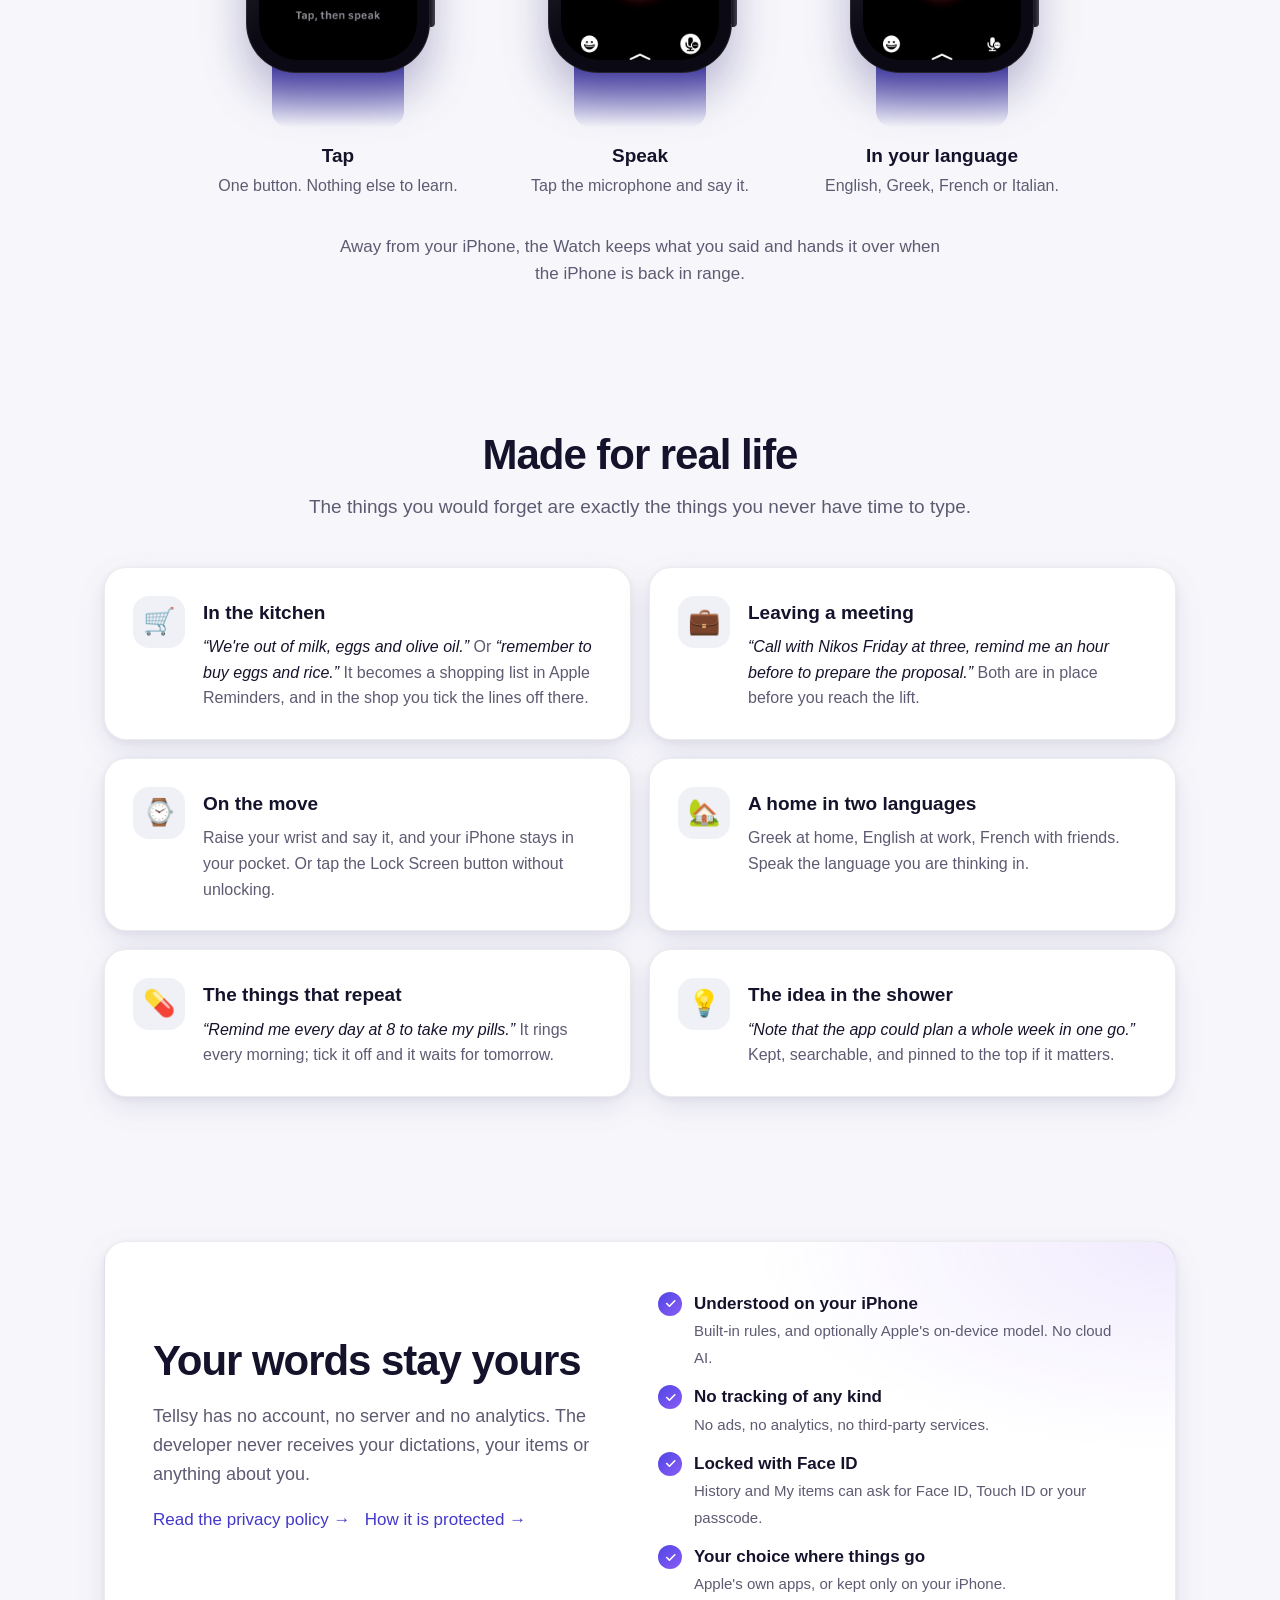
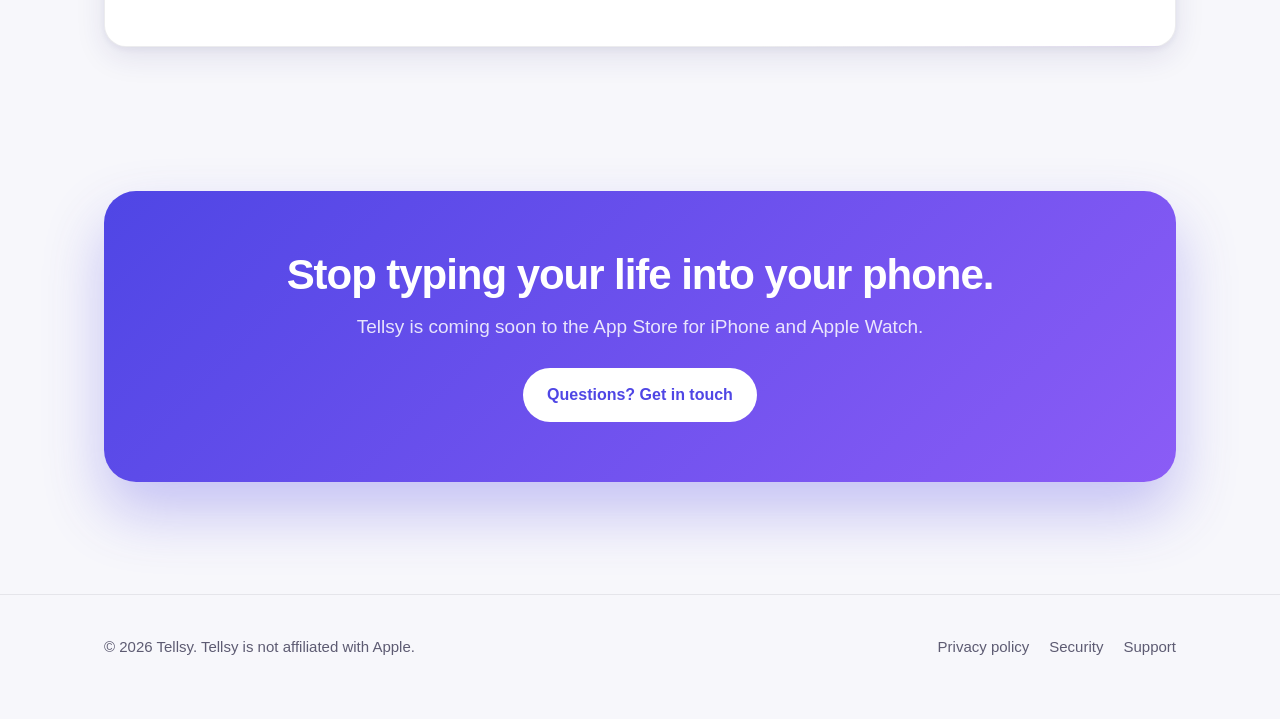
==== commit 86226475: "Explain that things to buy become a shopping list" ====
--- a/index.html
+++ b/index.html
@@ -175,7 +175,7 @@
           <div class="emoji" aria-hidden="true">🛒</div>
           <div>
             <h3>In the kitchen</h3>
-            <p><q>We're out of milk, eggs and olive oil.</q> It goes on the shopping list, and in the shop you tick the lines off on the card.</p>
+            <p><q>We're out of milk, eggs and olive oil.</q> Or <q>remember to buy eggs and rice.</q> It becomes a shopping list in Apple Reminders, and in the shop you tick the lines off there.</p>
           </div>
         </div>
         <div class="moment card">
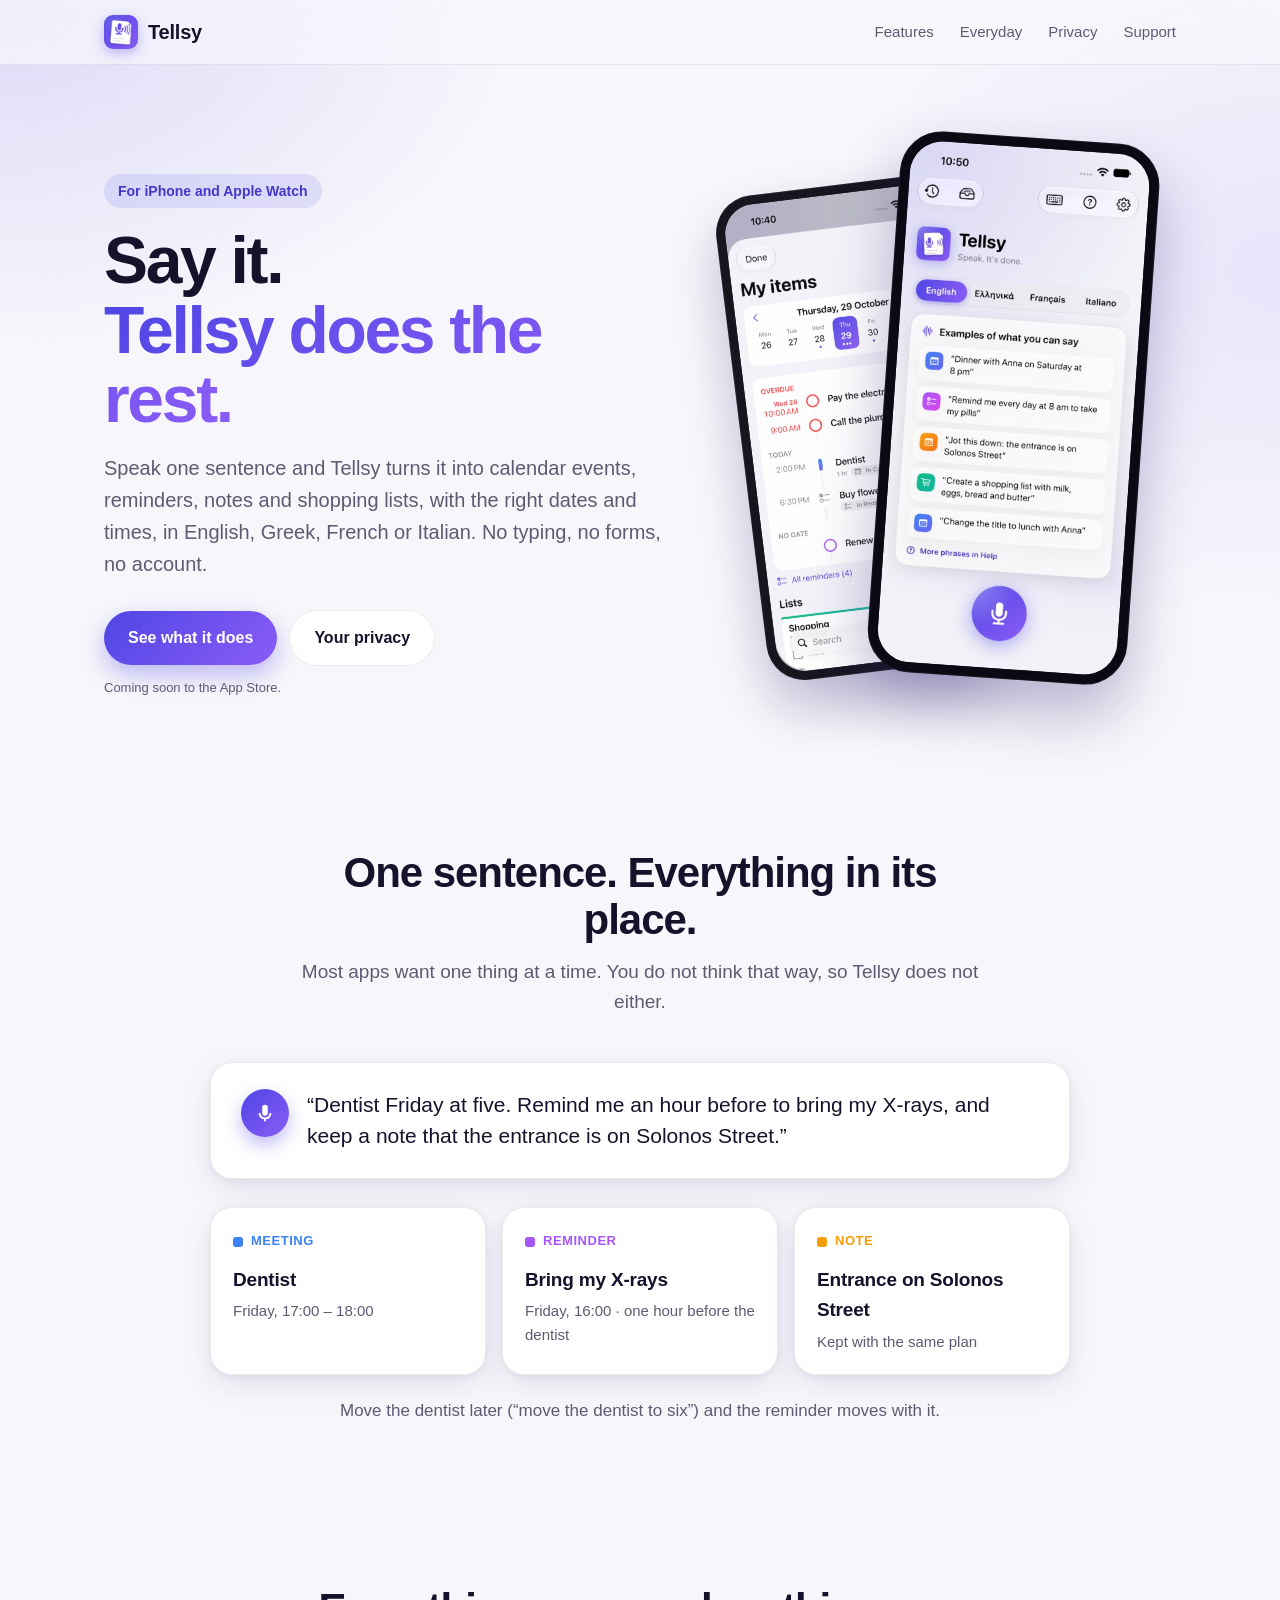
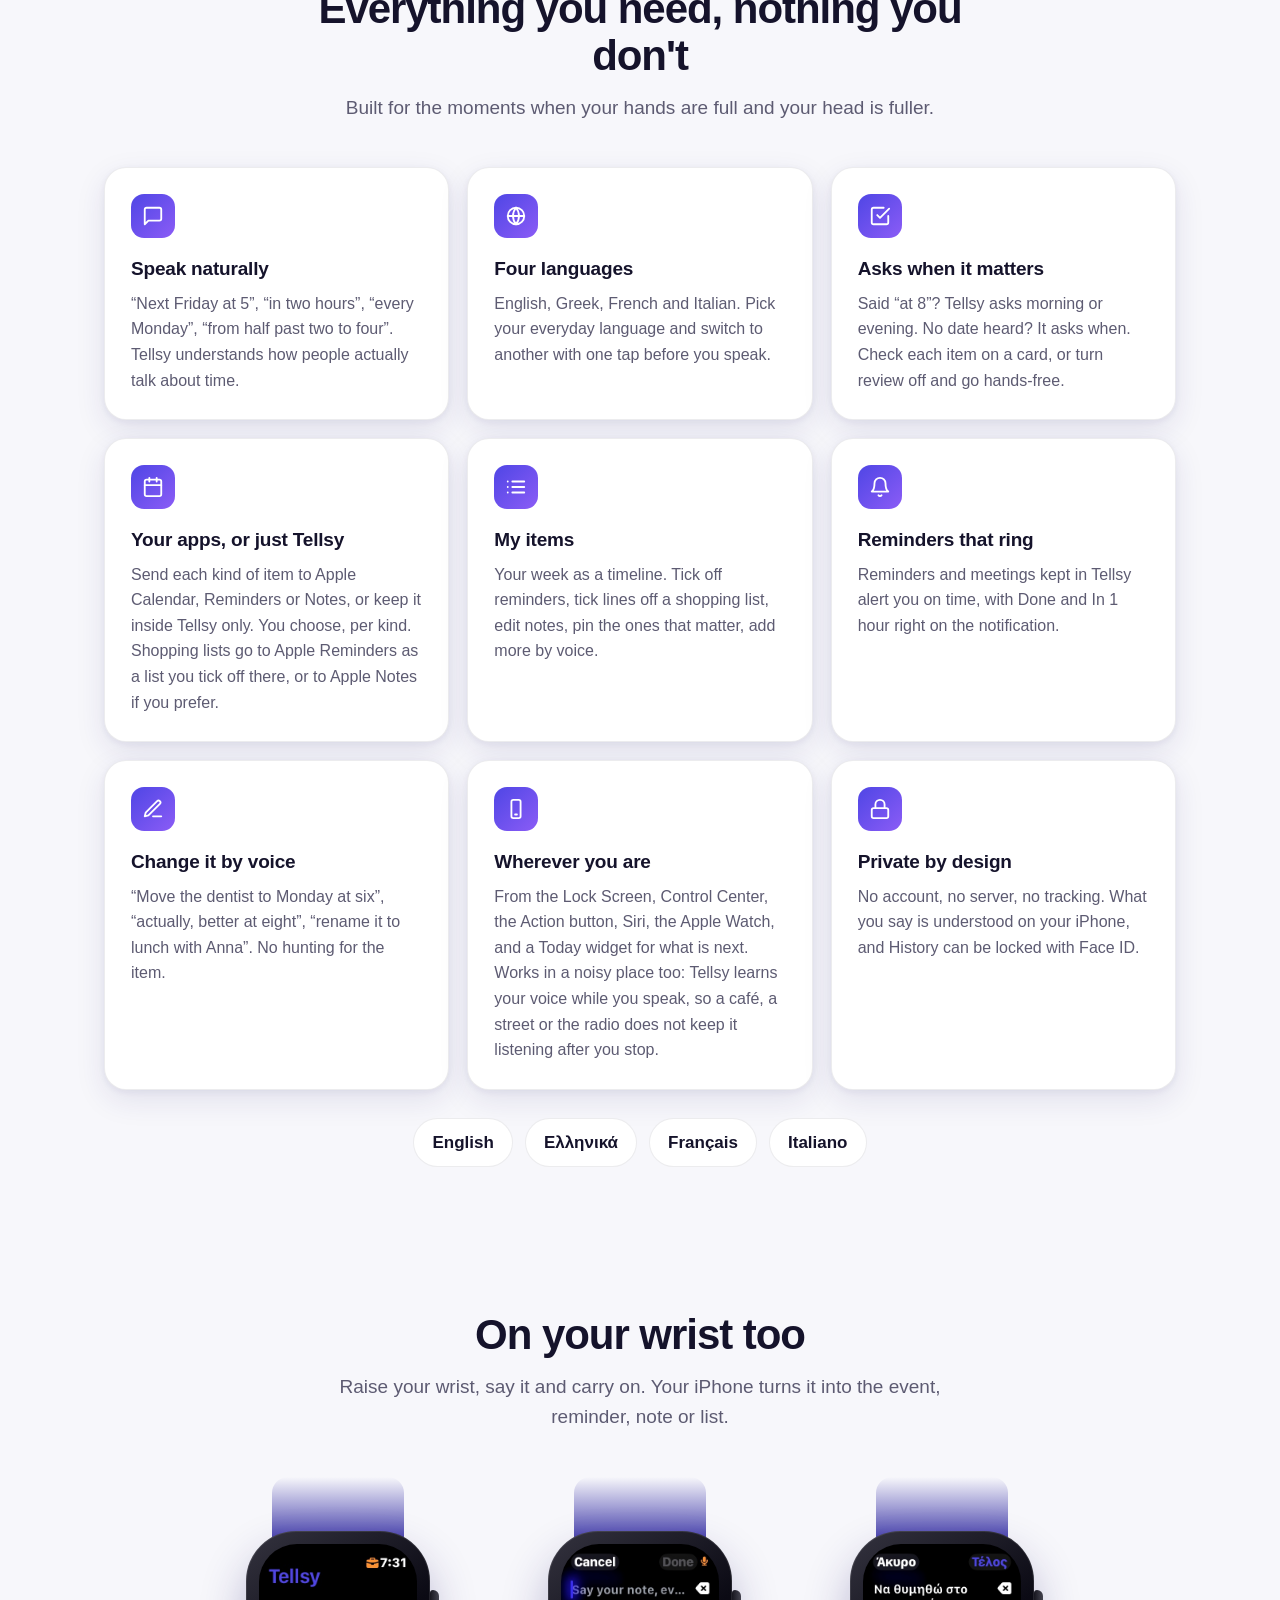
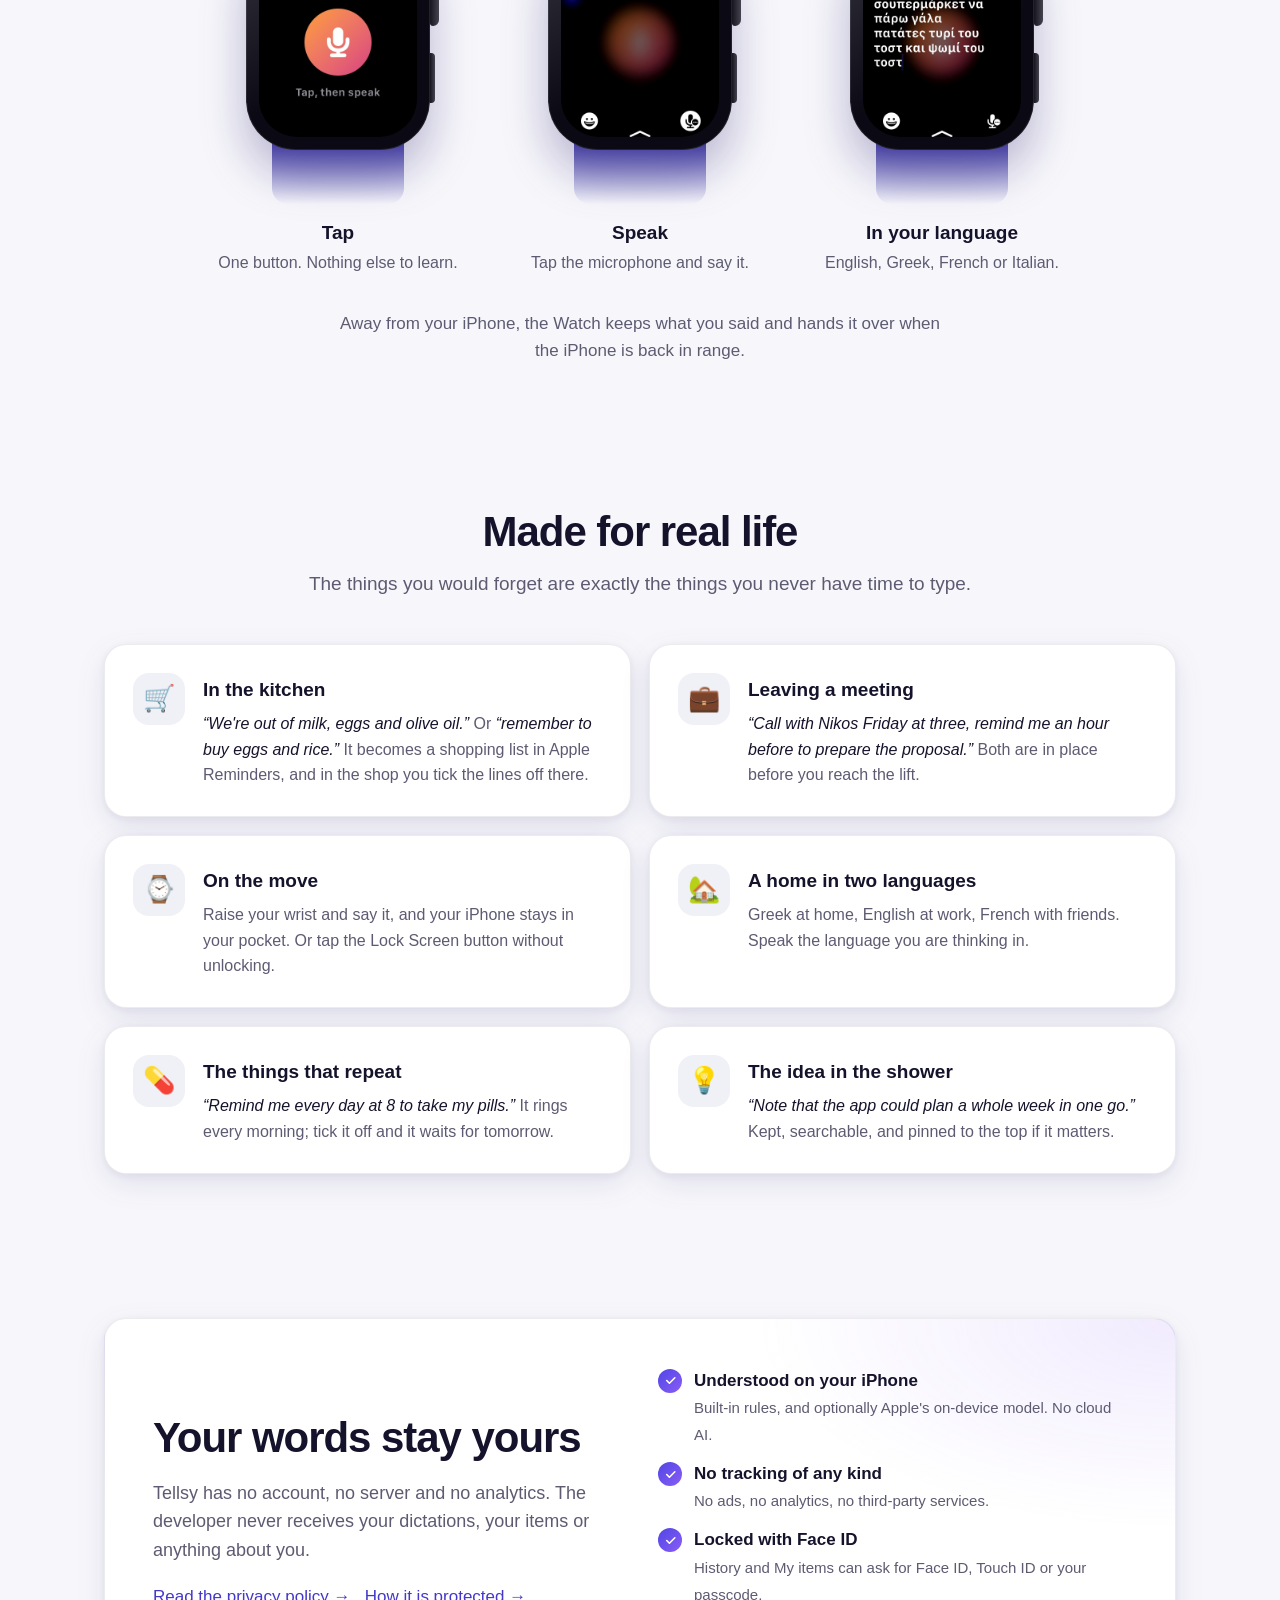
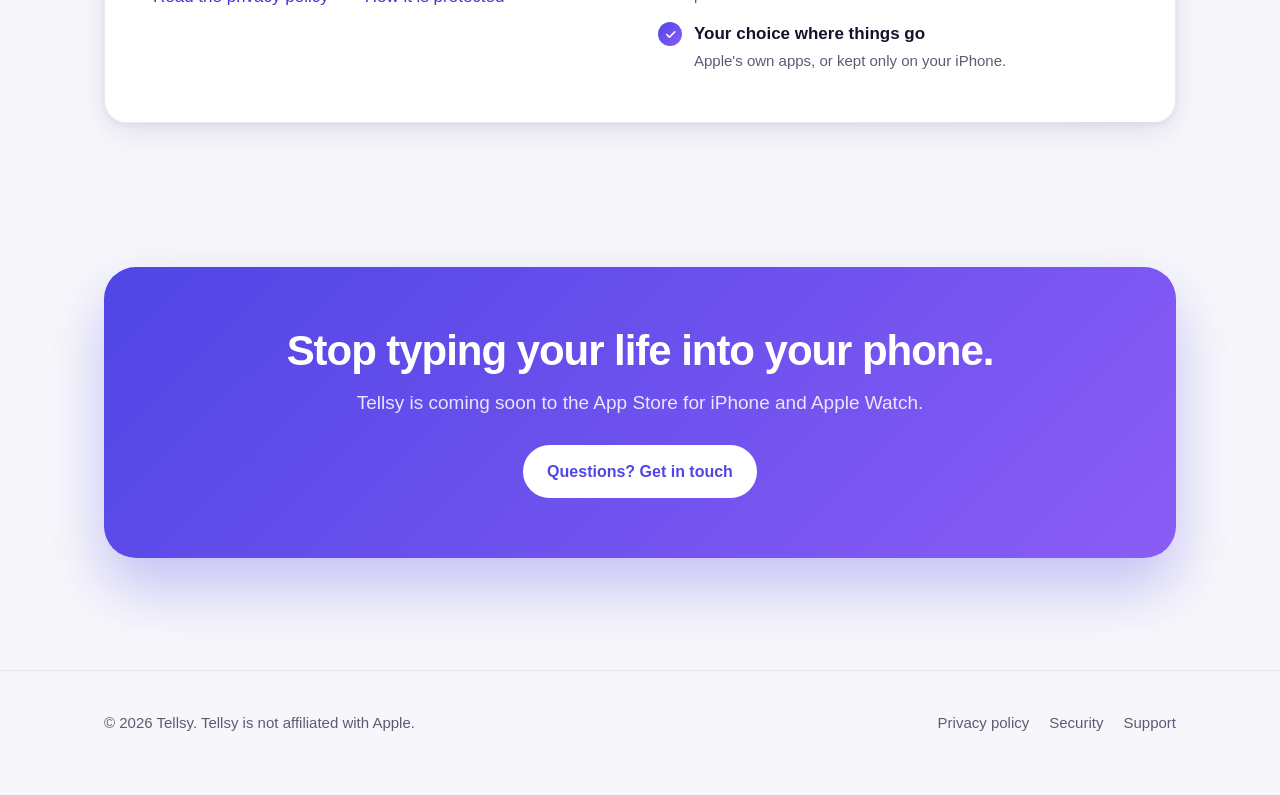
==== commit 7036f444: "Describe how Tellsy handles noisy places" ====
--- a/index.html
+++ b/index.html
@@ -126,7 +126,7 @@
         <div class="feature card">
           <div class="icon"><svg viewBox="0 0 24 24"><rect x="7" y="2" width="10" height="20" rx="2"/><path d="M11 18h2"/></svg></div>
           <h3>Wherever you are</h3>
-          <p>From the Lock Screen, Control Center, the Action button, Siri, the Apple Watch, and a Today widget for what is next.</p>
+          <p>From the Lock Screen, Control Center, the Action button, Siri, the Apple Watch, and a Today widget for what is next. Works in a noisy place too: Tellsy learns your voice while you speak, so a café, a street or the radio does not keep it listening after you stop.</p>
         </div>
         <div class="feature card">
           <div class="icon"><svg viewBox="0 0 24 24"><rect x="3" y="11" width="18" height="11" rx="2"/><path d="M7 11V7a5 5 0 0 1 10 0v4"/></svg></div>
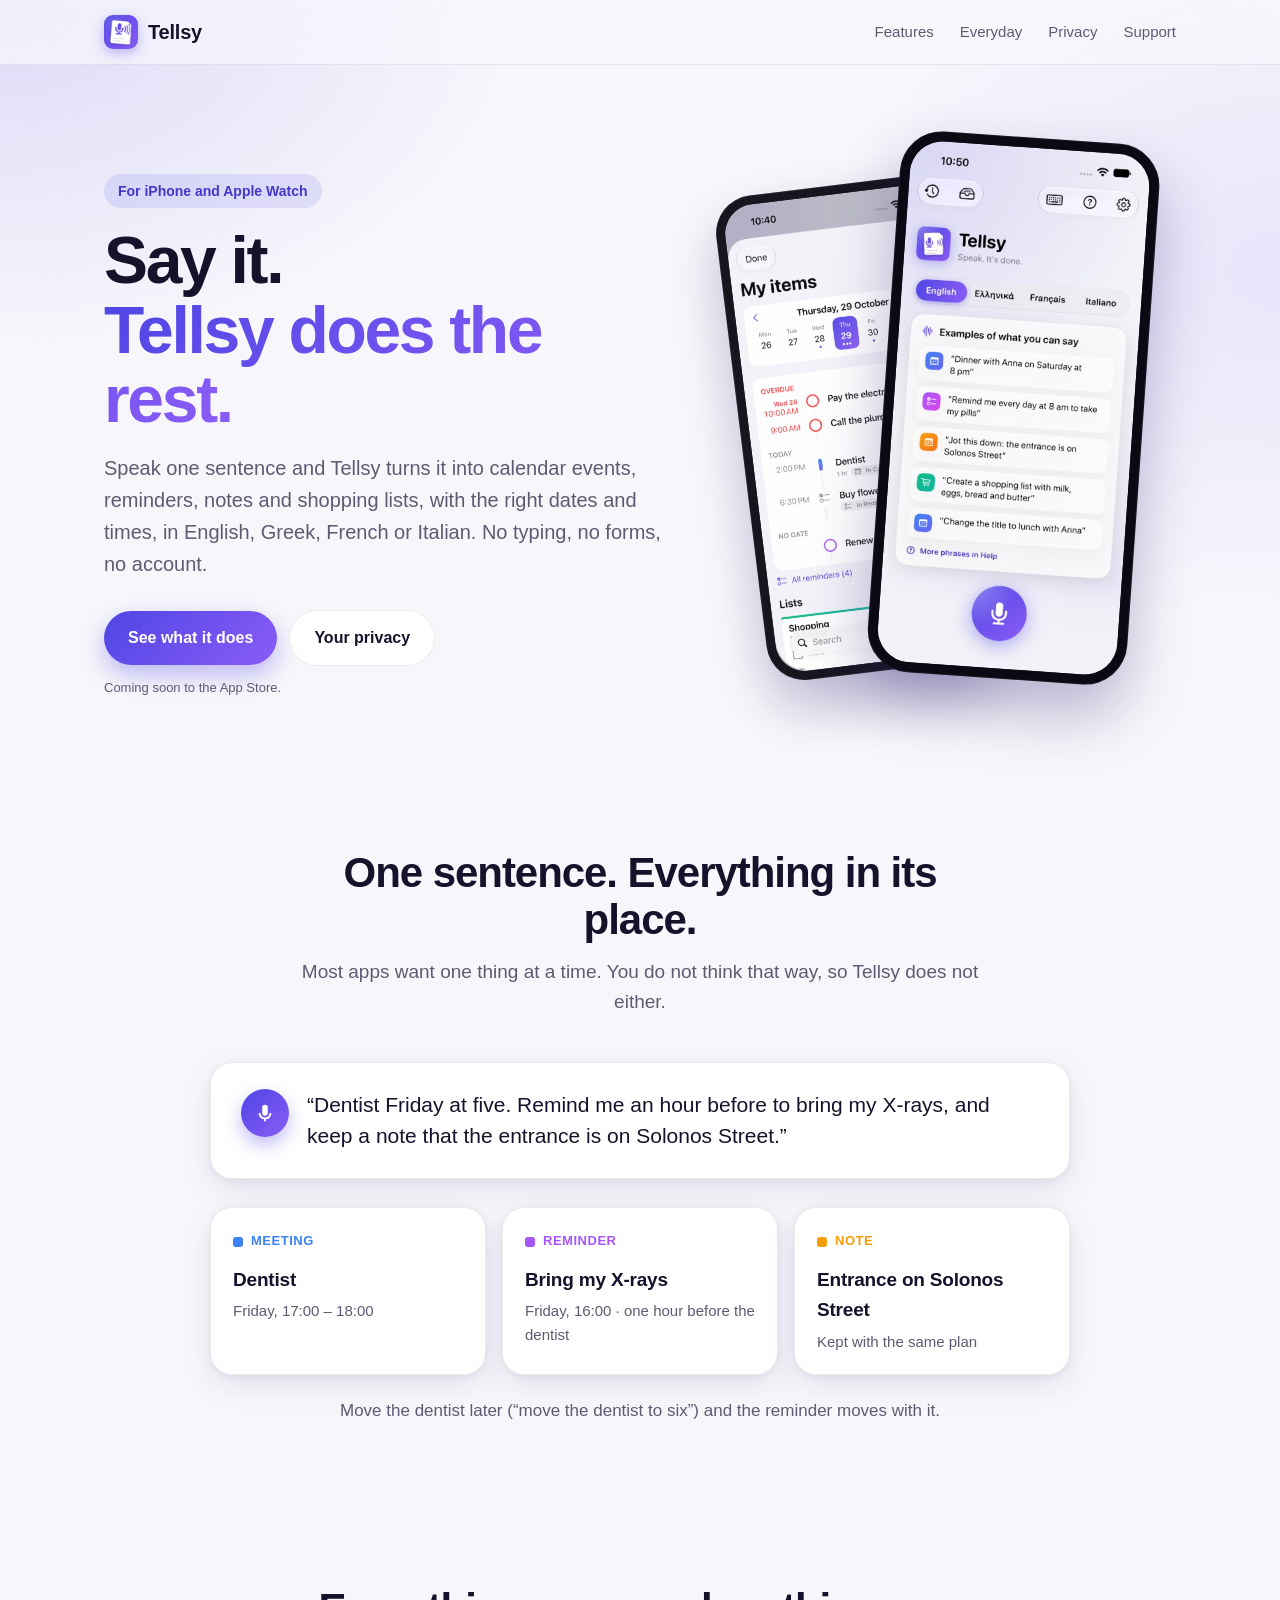
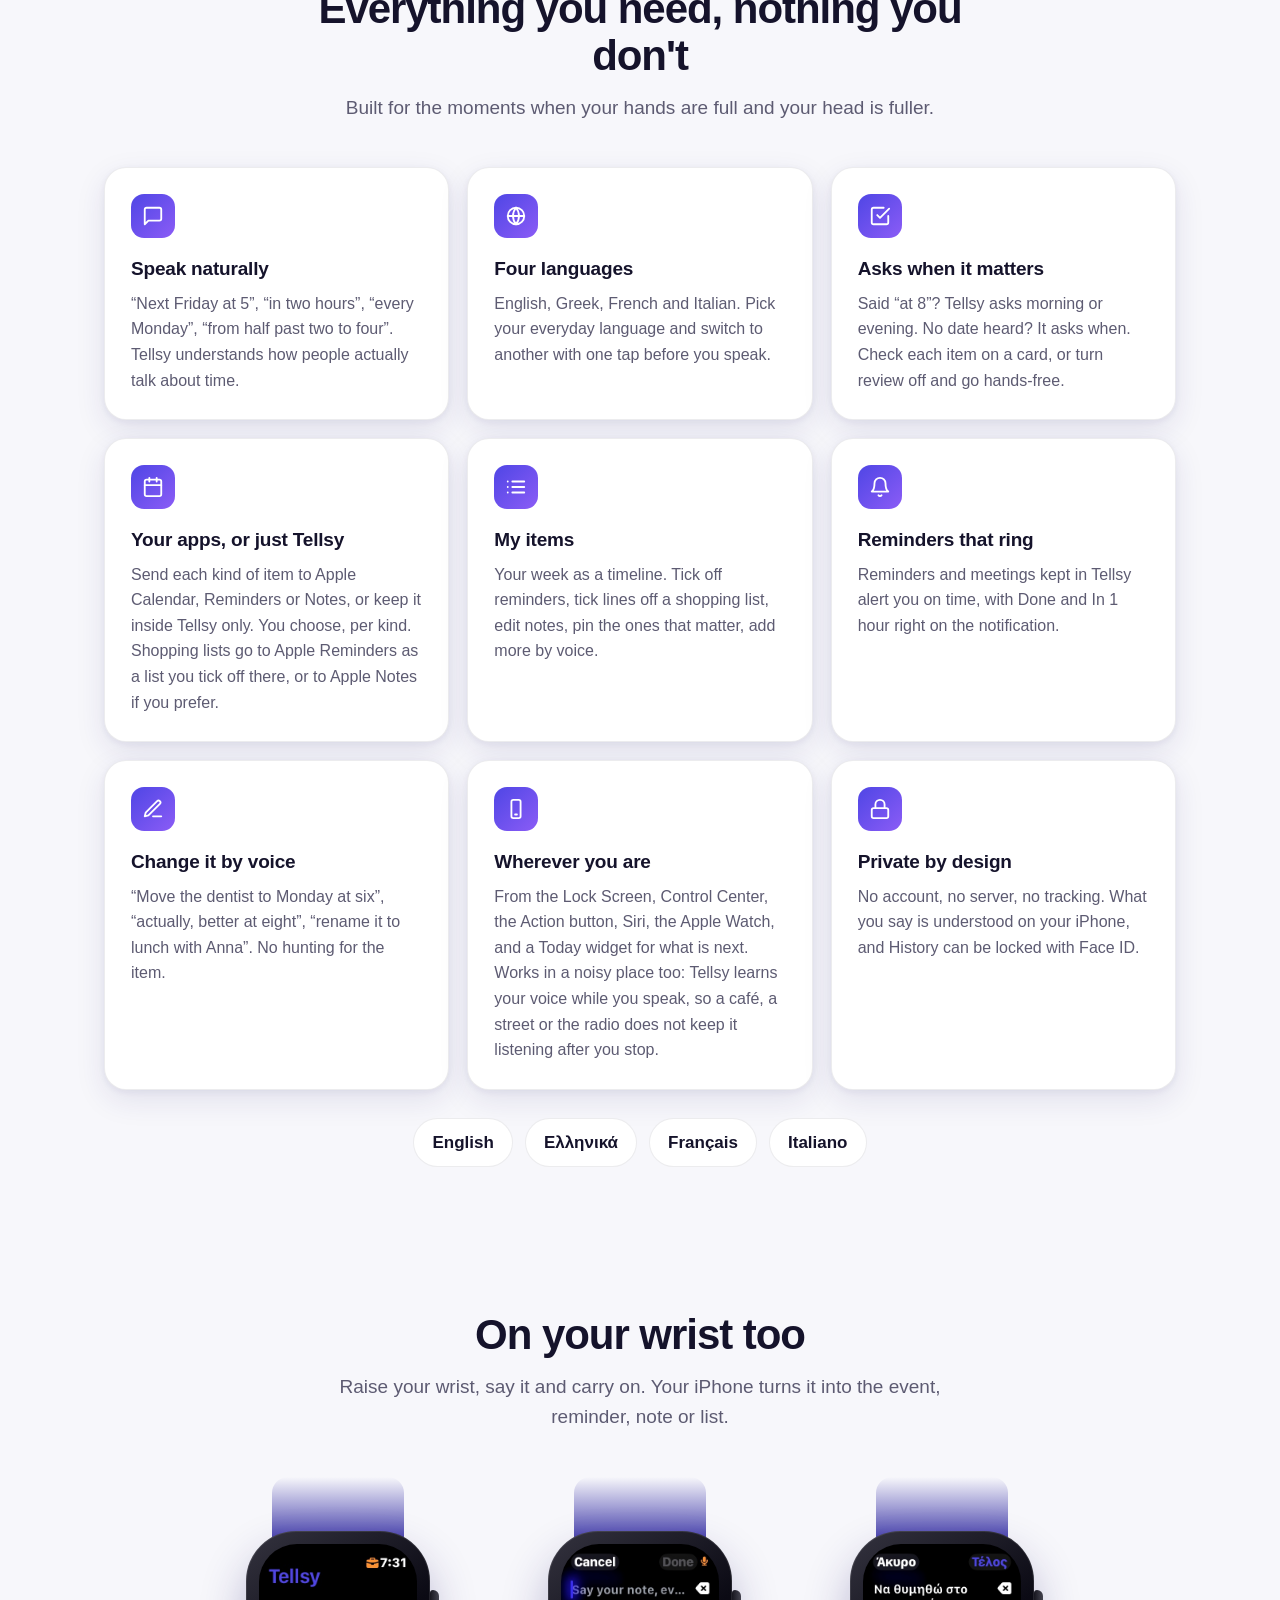
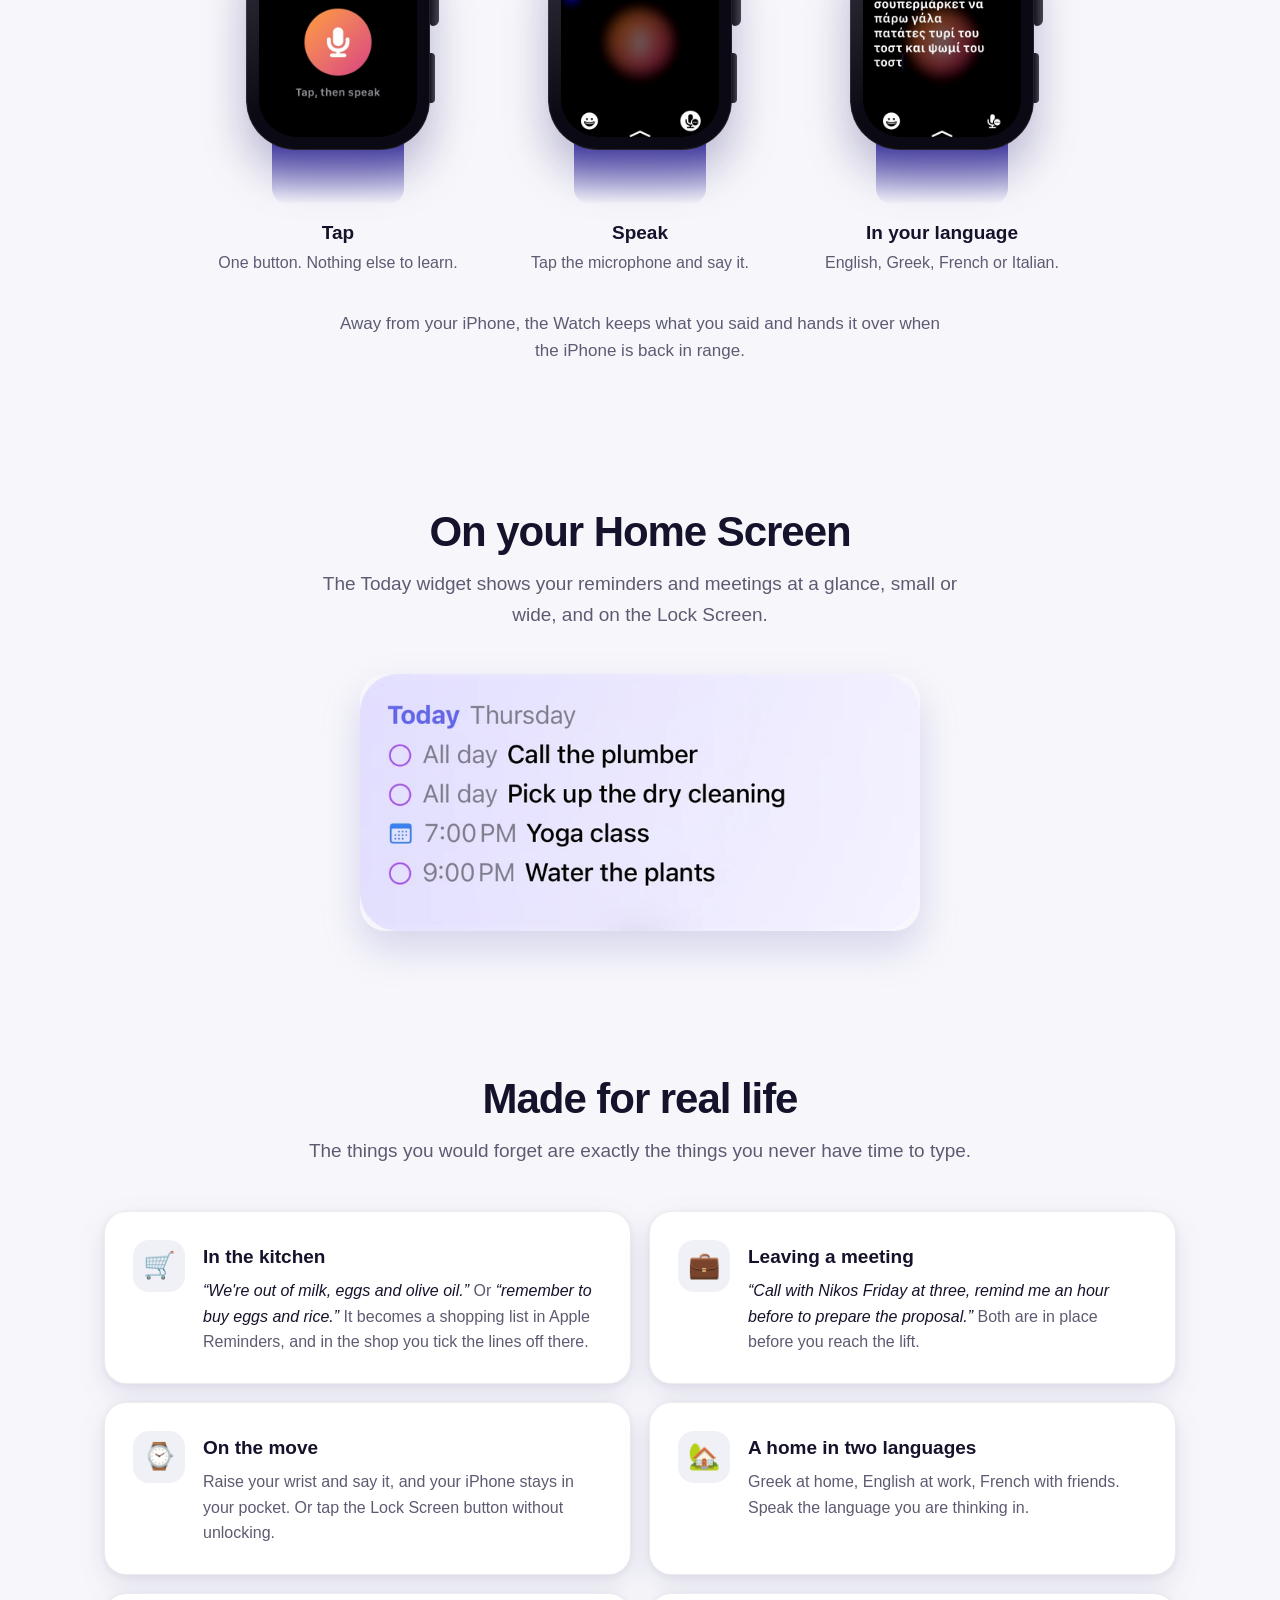
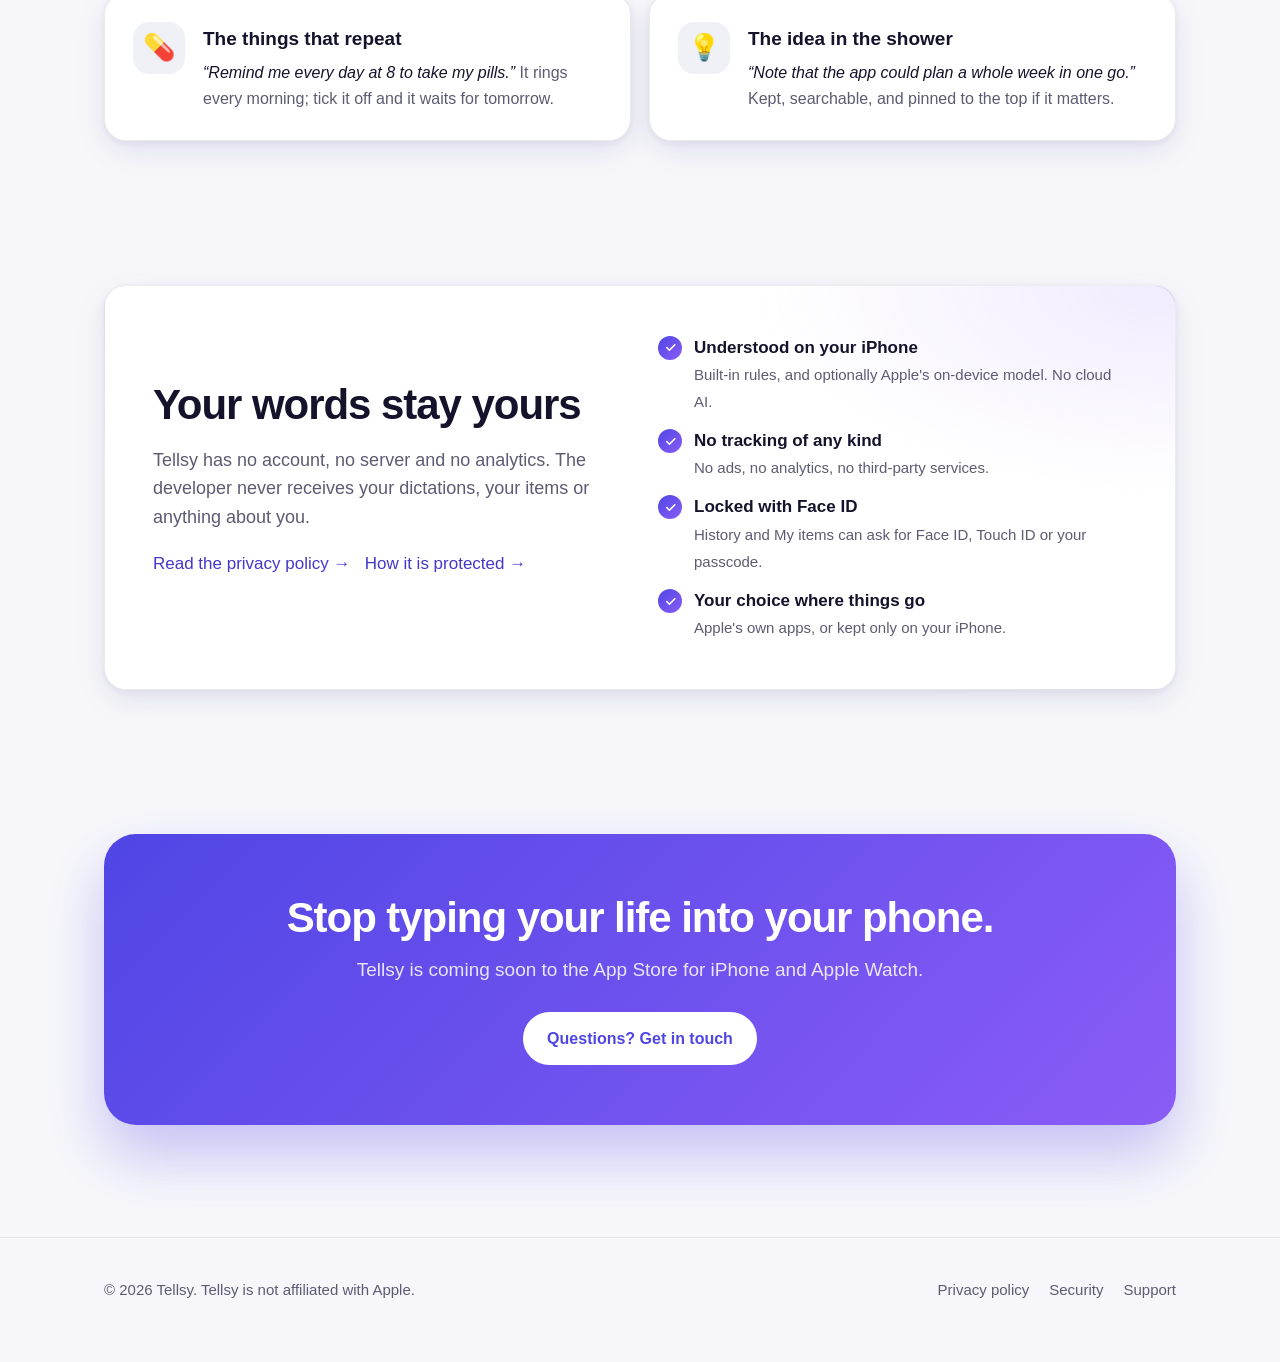
==== commit 1088c33d: "Show the Today widget on the home page" ====
--- a/index.html
+++ b/index.html
@@ -164,6 +164,18 @@
     </div>
   </section>
 
+  <section id="widget">
+    <div class="wrap">
+      <div class="section-head">
+        <h2>On your Home Screen</h2>
+        <p>The Today widget shows your reminders and meetings at a glance, small or wide, and on the Lock Screen.</p>
+      </div>
+      <figure class="widget-shot">
+        <img src="/assets/screens/widget-today.webp" alt="The Tellsy Today widget: two all-day reminders, a yoga class at 7:00 PM and watering the plants at 9:00 PM" width="760" height="349" loading="lazy">
+      </figure>
+    </div>
+  </section>
+
   <section id="everyday">
     <div class="wrap">
       <div class="section-head">
--- a/assets/style.css
+++ b/assets/style.css
@@ -340,6 +340,10 @@
 .watch img { border-radius: 38px; background: #000; }
 .watch-item figcaption { margin-top: 14px; color: var(--muted); font-size: 16px; }
 .watch-item figcaption b { display: block; color: var(--text); font-size: 19px; margin-bottom: 2px; }
+/* Today widget */
+.widget-shot { max-width: 560px; margin: 0 auto; }
+.widget-shot img { display: block; width: 100%; height: auto; border-radius: 26px; box-shadow: 0 18px 40px rgba(61, 55, 168, 0.18); }
+
 .watch-note { text-align: center; color: var(--muted); margin: 34px auto 0; max-width: 36em; }
 
 /* Everyday life */
